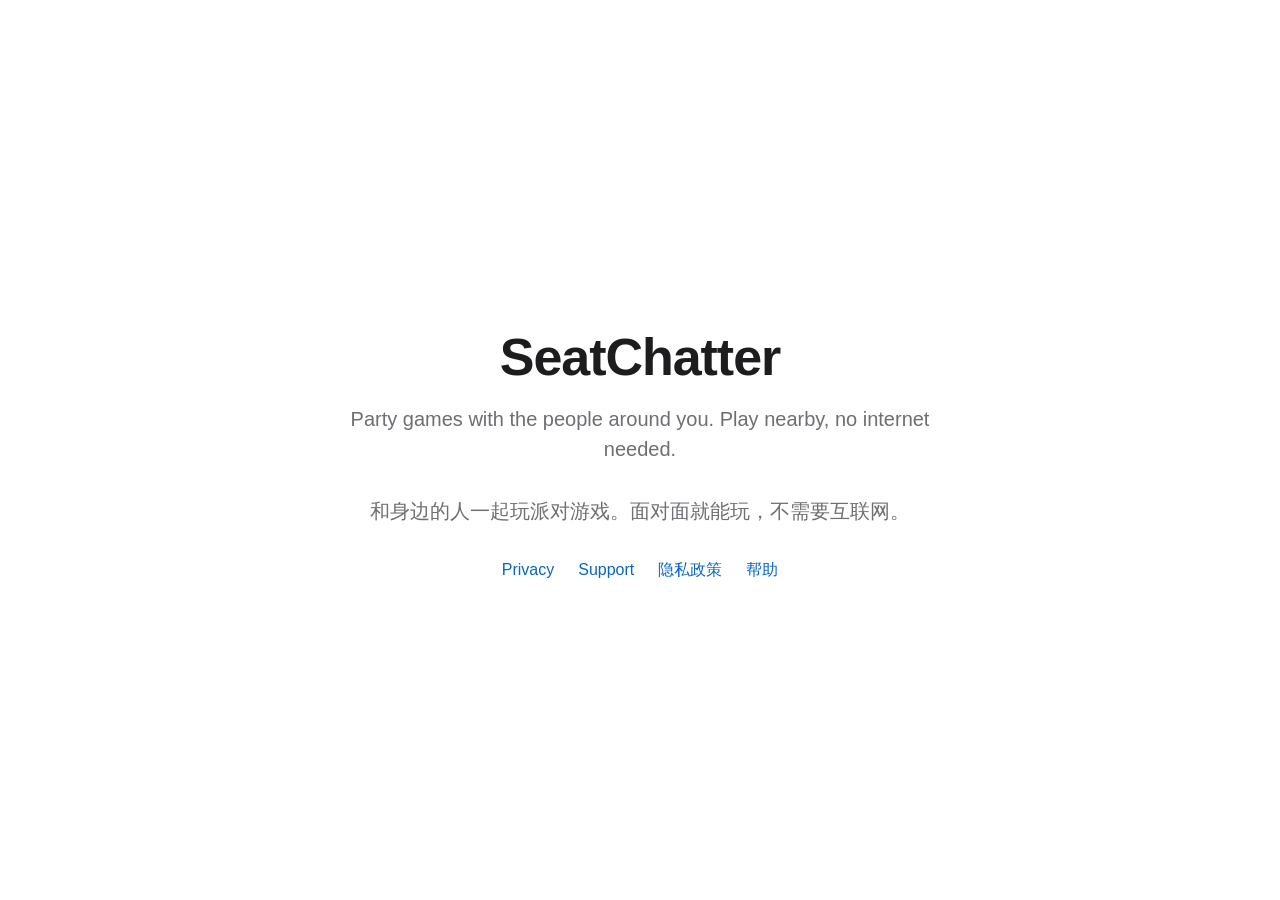
==== index.html @ 2c37e33a "Publish final landing, privacy and support pages Source: SeatChatter party-ui @ 9f2592c  Co-Authored" ====
<!DOCTYPE html>
<html lang="en">
<head>
  <meta charset="utf-8">
  <meta name="viewport" content="width=device-width, initial-scale=1">
  <title>SeatChatter</title>
  <meta name="description" content="SeatChatter: Party games with the people around you. Play nearby, no internet needed.">
  <link rel="stylesheet" href="style.css">
</head>
<body>
  <main>
    <h1>SeatChatter</h1>
    <p class="tagline">Party games with the people around you. Play nearby, no internet needed.</p>
    <p class="tagline" lang="zh-Hans">和身边的人一起玩派对游戏。面对面就能玩，不需要互联网。</p>
    <nav>
      <a href="privacy.html">Privacy</a>
      <a href="support.html">Support</a>
      <a href="privacy.html#zh" lang="zh-Hans">隐私政策</a>
      <a href="support.html#zh" lang="zh-Hans">帮助</a>
    </nav>
  </main>
</body>
</html>
---- style.css ----
:root {
  color-scheme: light dark;
  --bg: #ffffff;
  --fg: #1d1d1f;
  --muted: #6e6e73;
  --accent: #0a66c2;
}
@media (prefers-color-scheme: dark) {
  :root {
    --bg: #111114;
    --fg: #f5f5f7;
    --muted: #a1a1a6;
    --accent: #4da3ff;
  }
}
* { box-sizing: border-box; }
html, body { margin: 0; padding: 0; }
body {
  font-family: -apple-system, BlinkMacSystemFont, "Segoe UI", Roboto, Helvetica, Arial, sans-serif;
  background: var(--bg);
  color: var(--fg);
  line-height: 1.5;
  min-height: 100vh;
  display: flex;
  align-items: center;
  justify-content: center;
}
main {
  max-width: 40rem;
  width: 100%;
  padding: 2rem 1.25rem;
  text-align: center;
}
h1 {
  font-size: clamp(2rem, 6vw, 3.25rem);
  margin: 0 0 0.5rem;
  letter-spacing: -0.02em;
}
.tagline, p {
  font-size: clamp(1.05rem, 2.5vw, 1.25rem);
  color: var(--muted);
  margin: 0 0 2rem;
}
nav { display: flex; gap: 1.5rem; justify-content: center; flex-wrap: wrap; }
a { color: var(--accent); text-decoration: none; font-weight: 500; }
a:hover, a:focus { text-decoration: underline; }

/* Long-form pages (privacy, support): left-aligned reading column. */
body.doc { display: block; }
body.doc main { text-align: left; max-width: 44rem; margin: 0 auto; padding: 1.5rem 1.25rem 4rem; }
body.doc header { display: flex; justify-content: space-between; align-items: baseline; gap: 1rem; flex-wrap: wrap; }
body.doc header nav { gap: 1rem; }
body.doc .brand { font-weight: 700; color: var(--fg); }
body.doc h1 { font-size: clamp(1.75rem, 5vw, 2.25rem); margin: 1.75rem 0 0.25rem; }
body.doc h2 { font-size: 1.2rem; margin: 1.75rem 0 0.4rem; }
body.doc p, body.doc li { font-size: 1.0625rem; color: var(--fg); margin: 0 0 0.75rem; }
body.doc ul, body.doc ol { padding-left: 1.4rem; margin: 0 0 0.75rem; }
body.doc li { margin: 0.25rem 0; }
body.doc .updated { color: var(--muted); }
body.doc .box { border: 1px solid color-mix(in srgb, var(--muted) 35%, transparent); border-radius: 12px; padding: 0.85rem 1.1rem; }
body.doc hr { border: 0; border-top: 1px solid color-mix(in srgb, var(--muted) 35%, transparent); margin: 3rem 0 0.5rem; }
body.doc footer { color: var(--muted); font-size: 0.9rem; margin-top: 2.5rem; }
body.doc footer a { font-weight: 500; }
:lang(zh-Hans) { font-family: -apple-system, BlinkMacSystemFont, "PingFang SC", "Hiragino Sans GB", "Microsoft YaHei", "Segoe UI", sans-serif; }
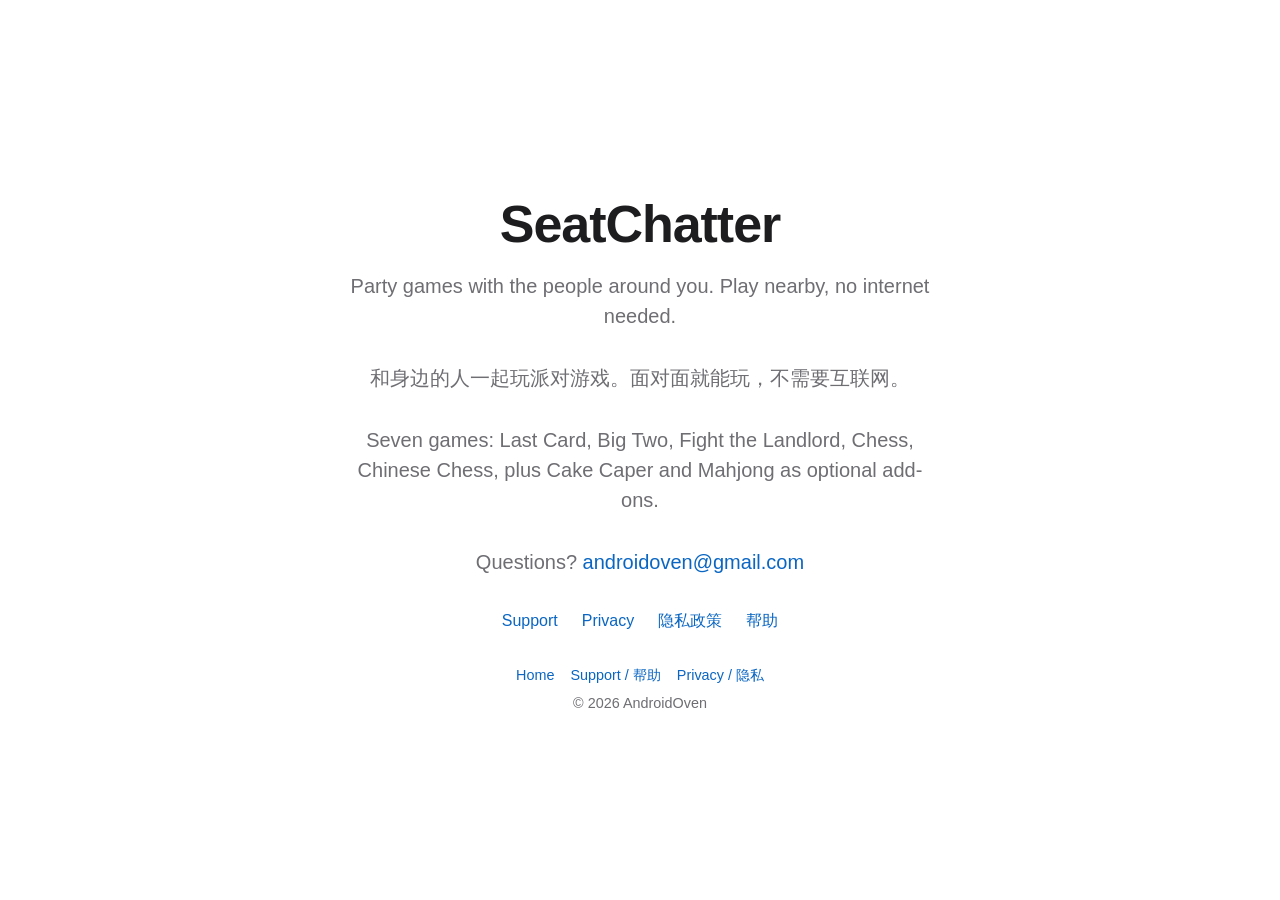
==== commit b5dbccf0: "AndroidOven publisher details, a Times Table Dojo-like layout, and the in-app purchases paragraph - " ====
--- a/index.html
+++ b/index.html
@@ -12,12 +12,18 @@
     <h1>SeatChatter</h1>
     <p class="tagline">Party games with the people around you. Play nearby, no internet needed.</p>
     <p class="tagline" lang="zh-Hans">和身边的人一起玩派对游戏。面对面就能玩，不需要互联网。</p>
+    <p class="tagline">Seven games: Last Card, Big Two, Fight the Landlord, Chess, Chinese Chess, plus Cake Caper and Mahjong as optional add-ons.</p>
+    <p class="tagline">Questions? <a href="mailto:androidoven@gmail.com">androidoven@gmail.com</a></p>
     <nav>
+      <a href="support.html">Support</a>
       <a href="privacy.html">Privacy</a>
-      <a href="support.html">Support</a>
       <a href="privacy.html#zh" lang="zh-Hans">隐私政策</a>
       <a href="support.html#zh" lang="zh-Hans">帮助</a>
     </nav>
   </main>
+  <footer>
+    <nav aria-label="Footer"><a href="index.html">Home</a><a href="support.html">Support / 帮助</a><a href="privacy.html">Privacy / 隐私</a></nav>
+    <p>© 2026 AndroidOven</p>
+  </footer>
 </body>
 </html>
--- a/style.css
+++ b/style.css
@@ -22,6 +22,7 @@
   line-height: 1.5;
   min-height: 100vh;
   display: flex;
+  flex-direction: column;
   align-items: center;
   justify-content: center;
 }
@@ -59,6 +60,11 @@
 body.doc .updated { color: var(--muted); }
 body.doc .box { border: 1px solid color-mix(in srgb, var(--muted) 35%, transparent); border-radius: 12px; padding: 0.85rem 1.1rem; }
 body.doc hr { border: 0; border-top: 1px solid color-mix(in srgb, var(--muted) 35%, transparent); margin: 3rem 0 0.5rem; }
-body.doc footer { color: var(--muted); font-size: 0.9rem; margin-top: 2.5rem; }
+footer { color: var(--muted); font-size: 0.9rem; text-align: center; padding: 0 1.25rem 2rem; }
+footer nav { gap: 1rem; margin-bottom: 0.4rem; }
+footer p { font-size: 0.9rem; margin: 0; }
+body.doc footer { margin-top: 2.5rem; padding: 0; }
+body.doc .box p { margin: 0 0 0.5rem; }
+body.doc .box p:last-child { margin-bottom: 0; }
 body.doc footer a { font-weight: 500; }
 :lang(zh-Hans) { font-family: -apple-system, BlinkMacSystemFont, "PingFang SC", "Hiragino Sans GB", "Microsoft YaHei", "Segoe UI", sans-serif; }
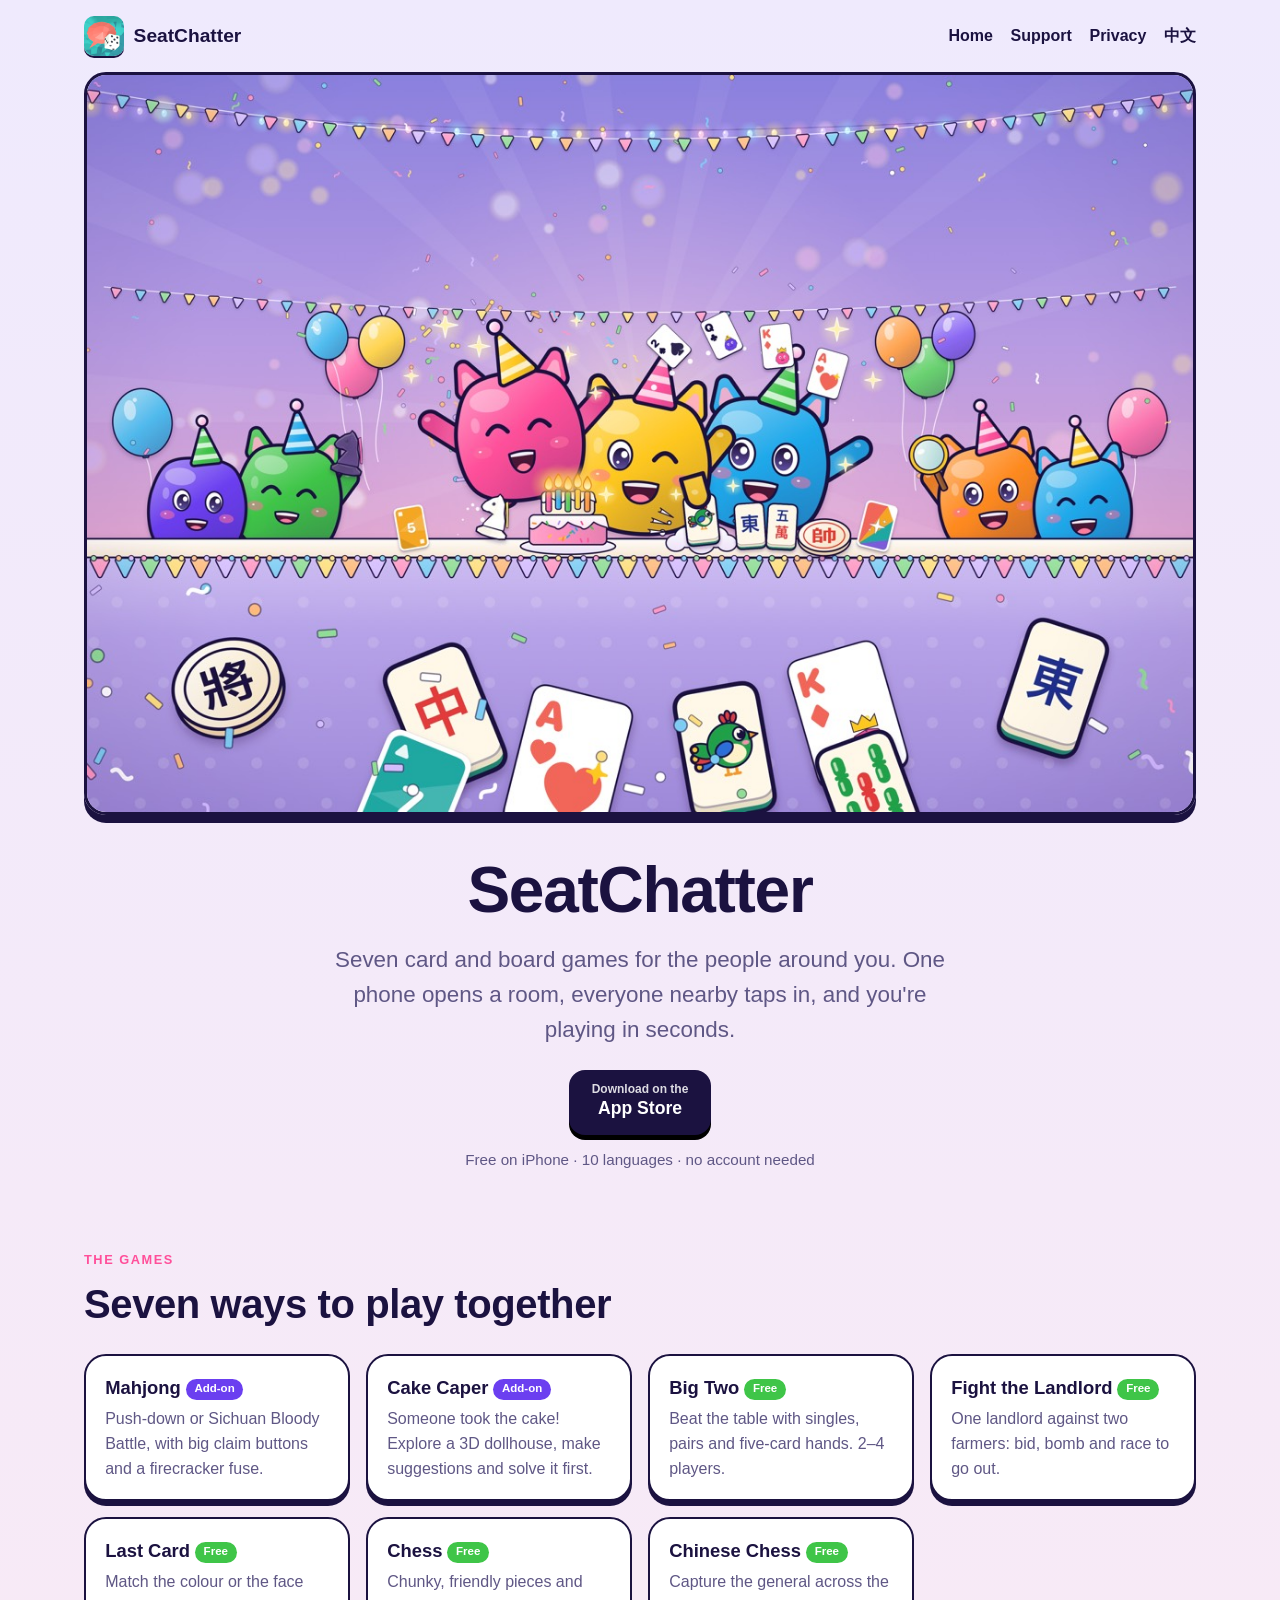
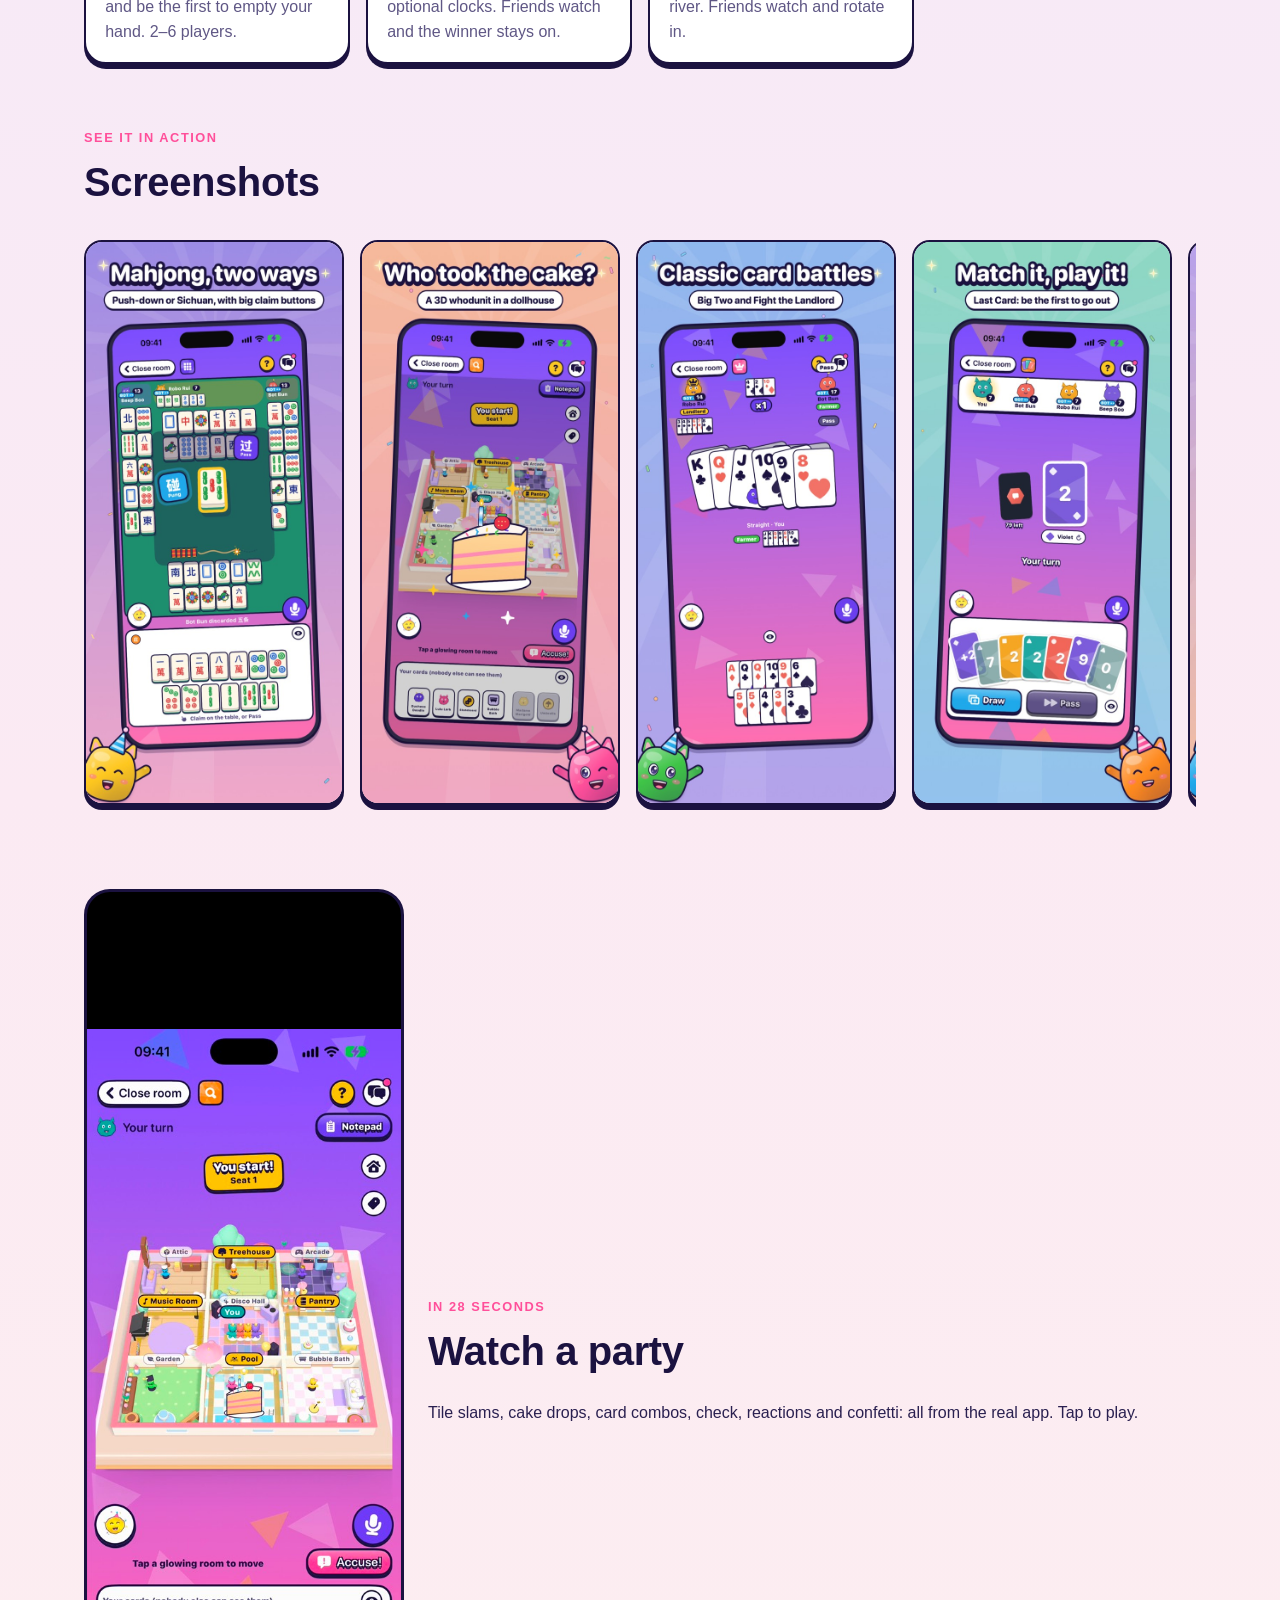
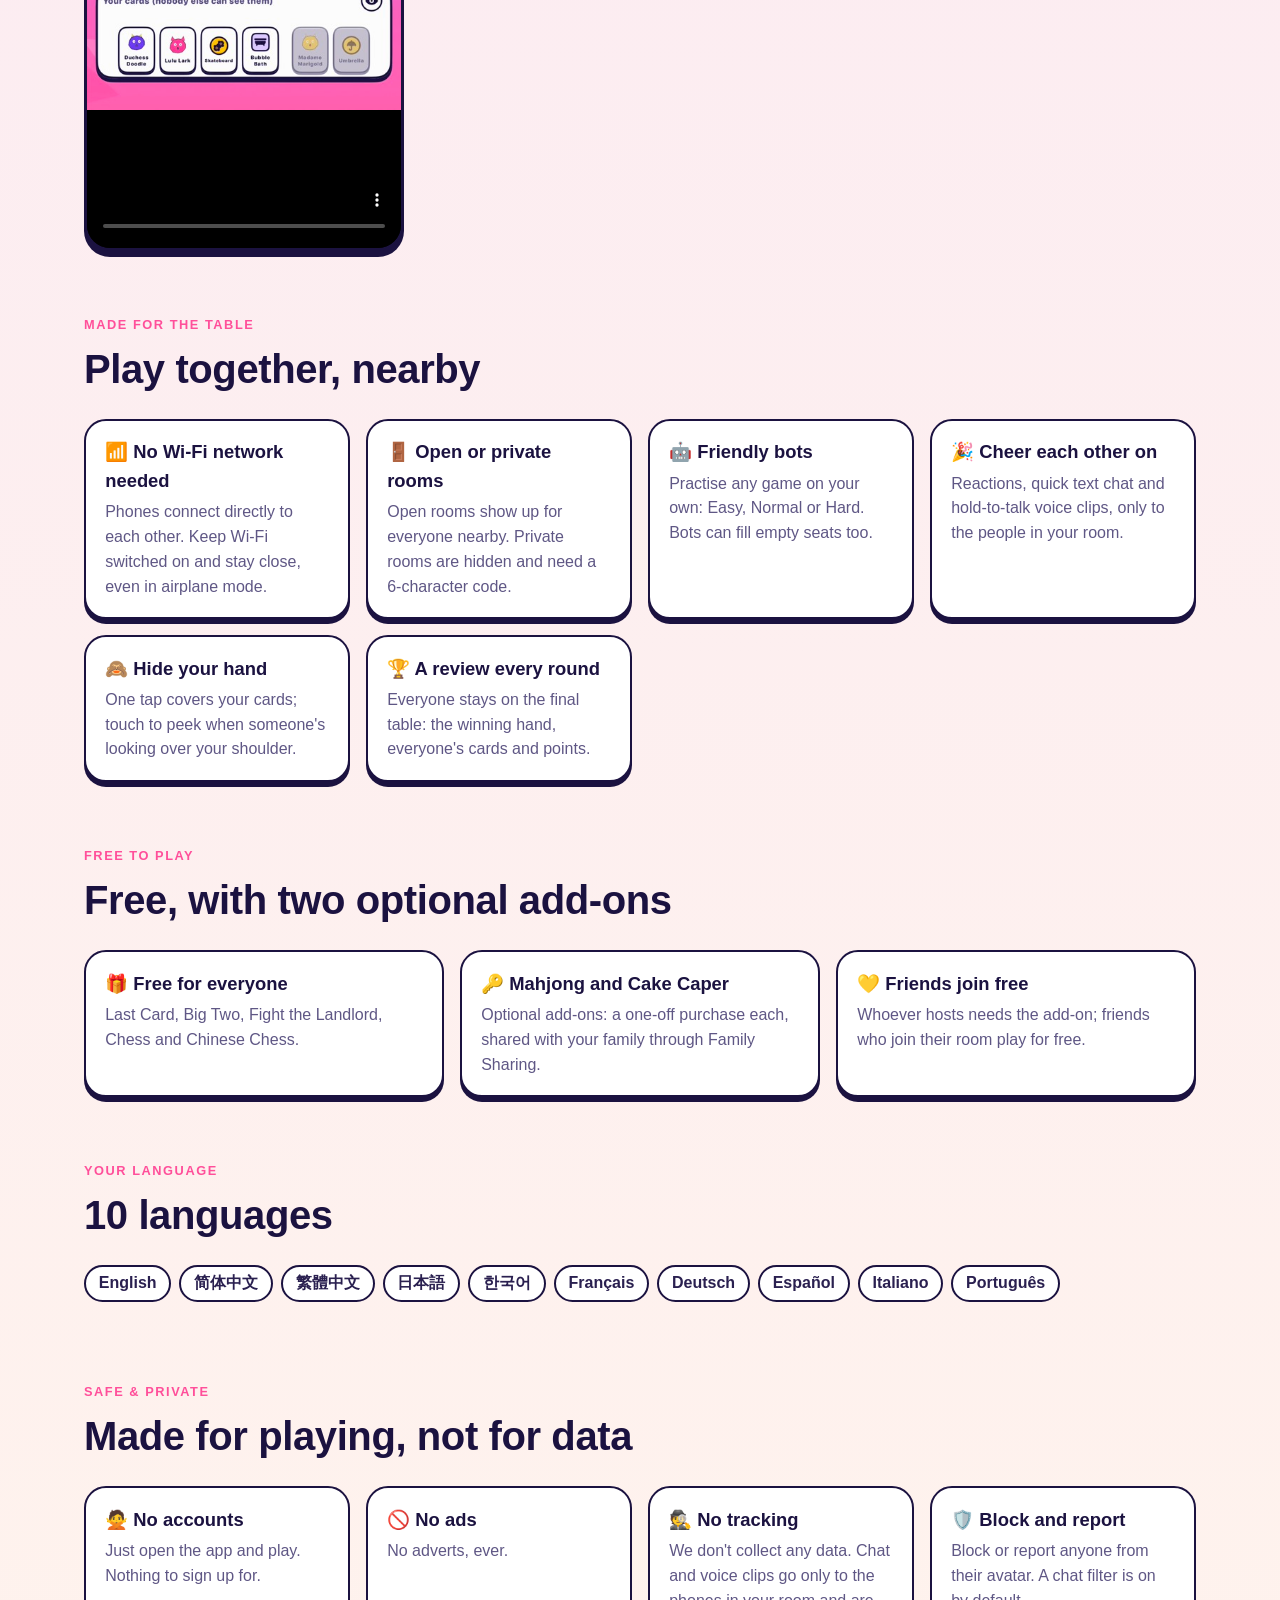
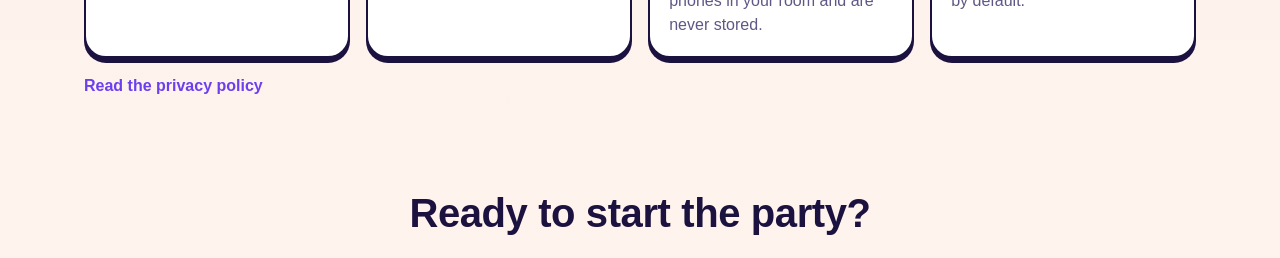
==== commit 55a3e8a3: "New landing pages (English + 中文): the soft key art hero, the 7 games, screenshots, the preview video" ====
--- a/index.html
+++ b/index.html
@@ -1,29 +1,119 @@
 <!DOCTYPE html>
 <html lang="en">
 <head>
-  <meta charset="utf-8">
-  <meta name="viewport" content="width=device-width, initial-scale=1">
-  <title>SeatChatter</title>
-  <meta name="description" content="SeatChatter: Party games with the people around you. Play nearby, no internet needed.">
-  <link rel="stylesheet" href="style.css">
+<meta charset="utf-8">
+<meta name="viewport" content="width=device-width, initial-scale=1">
+<title>SeatChatter: party games with the people around you</title>
+<meta name="description" content="Seven card and board games for the people around you: Mahjong, Cake Caper, Big Two, Fight the Landlord, Last Card, Chess and Chinese Chess. No accounts, no ads, no internet needed.">
+<meta property="og:title" content="SeatChatter">
+<meta property="og:description" content="Seven card and board games for the people around you: Mahjong, Cake Caper, Big Two, Fight the Landlord, Last Card, Chess and Chinese Chess. No accounts, no ads, no internet needed.">
+<meta property="og:image" content="assets/img/hero-wide.jpg">
+<link rel="icon" href="assets/img/app-icon.png">
+<link rel="apple-touch-icon" href="assets/img/app-icon.png">
+<link rel="alternate" hreflang="zh-Hans" href="zh.html">
+<link rel="stylesheet" href="site.css">
 </head>
 <body>
-  <main>
-    <h1>SeatChatter</h1>
-    <p class="tagline">Party games with the people around you. Play nearby, no internet needed.</p>
-    <p class="tagline" lang="zh-Hans">和身边的人一起玩派对游戏。面对面就能玩，不需要互联网。</p>
-    <p class="tagline">Seven games: Last Card, Big Two, Fight the Landlord, Chess, Chinese Chess, plus Cake Caper and Mahjong as optional add-ons.</p>
-    <p class="tagline">Questions? <a href="mailto:androidoven@gmail.com">androidoven@gmail.com</a></p>
-    <nav>
-      <a href="support.html">Support</a>
-      <a href="privacy.html">Privacy</a>
-      <a href="privacy.html#zh" lang="zh-Hans">隐私政策</a>
-      <a href="support.html#zh" lang="zh-Hans">帮助</a>
-    </nav>
-  </main>
-  <footer>
-    <nav aria-label="Footer"><a href="index.html">Home</a><a href="support.html">Support / 帮助</a><a href="privacy.html">Privacy / 隐私</a></nav>
-    <p>© 2026 AndroidOven</p>
-  </footer>
+<a class="skip" href="#main">Skip to content</a>
+<header class="top">
+  <a class="brand" href="index.html"><img src="assets/img/app-icon.png" width="40" height="40" alt="">SeatChatter</a>
+  <nav><a href="index.html">Home</a><a href="support.html">Support</a><a href="privacy.html">Privacy</a><a href="zh.html" lang="zh-Hans">中文</a></nav>
+</header>
+<main id="main">
+<div class="hero">
+  <picture>
+    <source media="(max-width: 700px)" srcset="assets/img/hero-tall.jpg">
+    <img src="assets/img/hero-wide.jpg" width="1920" height="823" alt="Cute critters in party hats cheering round a table: a Mahjong tile slammed down, cards flying, a birthday cake, a chess knight and a Chinese-chess piece." fetchpriority="high">
+  </picture>
+  <h1>SeatChatter</h1>
+  <p class="tag">Seven card and board games for the people around you. One phone opens a room, everyone nearby taps in, and you&#x27;re playing in seconds.</p>
+  <a class="store" href="https://apps.apple.com/app/id6758282863"><span><small>Download on the</small>App Store</span></a>
+  <p class="note">Free on iPhone · 10 languages · no account needed</p>
+</div>
+
+<section id="games">
+  <p class="eyebrow">The games</p><h2>Seven ways to play together</h2>
+  <div class="cards">
+<div class="card"><h3>Mahjong<span class="badge">Add-on</span></h3><p>Push-down or Sichuan Bloody Battle, with big claim buttons and a firecracker fuse.</p></div>
+<div class="card"><h3>Cake Caper<span class="badge">Add-on</span></h3><p>Someone took the cake! Explore a 3D dollhouse, make suggestions and solve it first.</p></div>
+<div class="card"><h3>Big Two<span class="badge free">Free</span></h3><p>Beat the table with singles, pairs and five-card hands. 2–4 players.</p></div>
+<div class="card"><h3>Fight the Landlord<span class="badge free">Free</span></h3><p>One landlord against two farmers: bid, bomb and race to go out.</p></div>
+<div class="card"><h3>Last Card<span class="badge free">Free</span></h3><p>Match the colour or the face and be the first to empty your hand. 2–6 players.</p></div>
+<div class="card"><h3>Chess<span class="badge free">Free</span></h3><p>Chunky, friendly pieces and optional clocks. Friends watch and the winner stays on.</p></div>
+<div class="card"><h3>Chinese Chess<span class="badge free">Free</span></h3><p>Capture the general across the river. Friends watch and rotate in.</p></div>
+  </div>
+</section>
+
+<section id="screenshots">
+  <p class="eyebrow">See it in action</p><h2>Screenshots</h2>
+  <div class="shots">
+<img src="assets/shots/en/01.jpg" width="600" height="1303" loading="lazy" decoding="async" alt="Mahjong, two ways: Push-down or Sichuan, with big claim buttons">
+<img src="assets/shots/en/02.jpg" width="600" height="1303" loading="lazy" decoding="async" alt="Who took the cake?: A 3D whodunit in a dollhouse">
+<img src="assets/shots/en/03.jpg" width="600" height="1303" loading="lazy" decoding="async" alt="Classic card battles: Big Two and Fight the Landlord">
+<img src="assets/shots/en/04.jpg" width="600" height="1303" loading="lazy" decoding="async" alt="Match it, play it!: Last Card: be the first to go out">
+<img src="assets/shots/en/05.jpg" width="600" height="1303" loading="lazy" decoding="async" alt="Chess &amp; Chinese Chess: Chunky pieces, and friends can watch">
+<img src="assets/shots/en/06.jpg" width="600" height="1303" loading="lazy" decoding="async" alt="Play with friends nearby: Open a room and everyone taps in">
+<img src="assets/shots/en/07.jpg" width="600" height="1303" loading="lazy" decoding="async" alt="Cheer each other on: Reactions, chat and voice clips">
+<img src="assets/shots/en/08.jpg" width="600" height="1303" loading="lazy" decoding="async" alt="Practise with bots: Easy, Normal or Hard">
+<img src="assets/shots/en/09.jpg" width="600" height="1303" loading="lazy" decoding="async" alt="Every round&#x27;s a party: The winning hand and everyone&#x27;s points">
+<img src="assets/shots/en/10.jpg" width="600" height="1303" loading="lazy" decoding="async" alt="Hide your hand: Touch to peek when someone&#x27;s looking">
+  </div>
+</section>
+
+<section id="video">
+  <div class="video">
+    <video controls muted playsinline loop preload="none" poster="assets/video/poster.jpg" width="444" height="962">
+      <source src="assets/video/preview.mp4" type="video/mp4">
+    </video>
+    <div><p class="eyebrow">In 28 seconds</p><h2>Watch a party</h2><p>Tile slams, cake drops, card combos, check, reactions and confetti: all from the real app. Tap to play.</p></div>
+  </div>
+</section>
+
+<section id="together">
+  <p class="eyebrow">Made for the table</p><h2>Play together, nearby</h2>
+  <div class="cards">
+<div class="card"><h3>📶 No Wi-Fi network needed</h3><p>Phones connect directly to each other. Keep Wi-Fi switched on and stay close, even in airplane mode.</p></div>
+<div class="card"><h3>🚪 Open or private rooms</h3><p>Open rooms show up for everyone nearby. Private rooms are hidden and need a 6-character code.</p></div>
+<div class="card"><h3>🤖 Friendly bots</h3><p>Practise any game on your own: Easy, Normal or Hard. Bots can fill empty seats too.</p></div>
+<div class="card"><h3>🎉 Cheer each other on</h3><p>Reactions, quick text chat and hold-to-talk voice clips, only to the people in your room.</p></div>
+<div class="card"><h3>🙈 Hide your hand</h3><p>One tap covers your cards; touch to peek when someone&#x27;s looking over your shoulder.</p></div>
+<div class="card"><h3>🏆 A review every round</h3><p>Everyone stays on the final table: the winning hand, everyone&#x27;s cards and points.</p></div>
+  </div>
+</section>
+
+<section id="price">
+  <p class="eyebrow">Free to play</p><h2>Free, with two optional add-ons</h2>
+  <div class="cards">
+<div class="card"><h3>🎁 Free for everyone</h3><p>Last Card, Big Two, Fight the Landlord, Chess and Chinese Chess.</p></div>
+<div class="card"><h3>🔑 Mahjong and Cake Caper</h3><p>Optional add-ons: a one-off purchase each, shared with your family through Family Sharing.</p></div>
+<div class="card"><h3>💛 Friends join free</h3><p>Whoever hosts needs the add-on; friends who join their room play for free.</p></div>
+  </div>
+</section>
+
+<section id="languages">
+  <p class="eyebrow">Your language</p><h2>10 languages</h2>
+  <ul class="langs"><li>English</li><li>简体中文</li><li>繁體中文</li><li>日本語</li><li>한국어</li><li>Français</li><li>Deutsch</li><li>Español</li><li>Italiano</li><li>Português</li></ul>
+</section>
+
+<section id="private">
+  <p class="eyebrow">Safe &amp; private</p><h2>Made for playing, not for data</h2>
+  <div class="cards">
+<div class="card"><h3>🙅 No accounts</h3><p>Just open the app and play. Nothing to sign up for.</p></div>
+<div class="card"><h3>🚫 No ads</h3><p>No adverts, ever.</p></div>
+<div class="card"><h3>🕵️ No tracking</h3><p>We don&#x27;t collect any data. Chat and voice clips go only to the phones in your room and are never stored.</p></div>
+<div class="card"><h3>🛡️ Block and report</h3><p>Block or report anyone from their avatar. A chat filter is on by default.</p></div>
+  </div>
+  <p><a href="privacy.html">Read the privacy policy</a></p>
+</section>
+
+<section class="cta">
+  <h2>Ready to start the party?</h2>
+  <a class="store" href="https://apps.apple.com/app/id6758282863"><span><small>Download on the</small>App Store</span></a>
+</section>
+</main>
+<footer>
+  <nav><a href="index.html">Home</a><a href="support.html">Support</a><a href="privacy.html">Privacy</a><a href="mailto:androidoven@gmail.com">androidoven@gmail.com</a></nav>
+  <p>© 2026 AndroidOven. App Store is a service mark of Apple Inc.</p>
+</footer>
 </body>
 </html>
--- a/site.css
+++ b/site.css
@@ -0,0 +1,78 @@
+/* SeatChatter landing pages: the soft party palette of the app and its store art. */
+:root {
+  --ink: #1b1240;
+  --text: #2a2050;
+  --muted: #5f5785;
+  --card: #ffffff;
+  --lav: #8a80de;
+  --rose: #eda9cb;
+  --peach: #f7c9a8;
+  --grape: #6b3ff0;
+  --pink: #ff4f9a;
+  --sky: #1fa9eb;
+  --lime: #3fc548;
+  --sun: #ffc81f;
+  --radius: 22px;
+  font-family: ui-rounded, "SF Pro Rounded", -apple-system, BlinkMacSystemFont, "Segoe UI", Roboto, sans-serif;
+}
+:lang(zh-Hans) { font-family: ui-rounded, -apple-system, "PingFang SC", "Hiragino Sans GB", "Microsoft YaHei", sans-serif; }
+* { box-sizing: border-box; }
+html { scroll-behavior: smooth; }
+body {
+  margin: 0; color: var(--text); line-height: 1.55;
+  background: linear-gradient(180deg, #efeafd 0%, #fbeaf3 45%, #fff4ec 100%);
+}
+img, video { max-width: 100%; display: block; }
+a { color: var(--grape); font-weight: 600; text-decoration: none; }
+a:hover, a:focus-visible { text-decoration: underline; }
+.skip { position: absolute; left: -999px; }
+.skip:focus { left: 1rem; top: 1rem; background: #fff; padding: .5rem 1rem; border-radius: 10px; z-index: 9; }
+
+/* Header */
+.top { display: flex; align-items: center; justify-content: space-between; gap: 1rem; flex-wrap: wrap;
+  max-width: 72rem; margin: 0 auto; padding: 1rem 1.25rem; }
+.brand { display: flex; align-items: center; gap: .6rem; color: var(--ink); font-weight: 800; font-size: 1.2rem; }
+.brand img { width: 40px; height: 40px; border-radius: 10px; box-shadow: 0 2px 0 var(--ink); }
+.top nav { display: flex; gap: 1.1rem; flex-wrap: wrap; }
+.top nav a { color: var(--ink); font-weight: 700; }
+
+/* Hero */
+.hero { max-width: 72rem; margin: 0 auto; padding: 0 1.25rem 1rem; text-align: center; }
+.hero picture img { width: 100%; height: auto; border-radius: var(--radius); border: 3px solid var(--ink); box-shadow: 0 8px 0 var(--ink); }
+.hero h1 { font-size: clamp(2.4rem, 7vw, 4rem); color: var(--ink); margin: 1.6rem 0 .2rem; letter-spacing: -.02em; }
+.hero .tag { font-size: clamp(1.1rem, 2.6vw, 1.4rem); color: var(--muted); margin: 0 auto 1.4rem; max-width: 40rem; }
+.store { display: inline-flex; align-items: center; gap: .6rem; background: var(--ink); color: #fff; padding: .8rem 1.4rem;
+  border-radius: 16px; font-weight: 800; font-size: 1.1rem; box-shadow: 0 5px 0 #000; }
+.store:hover { text-decoration: none; transform: translateY(1px); box-shadow: 0 4px 0 #000; }
+.store svg { width: 22px; height: 22px; fill: #fff; }
+.store small { display: block; font-weight: 600; font-size: .75rem; opacity: .85; line-height: 1; }
+.note { color: var(--muted); font-size: .95rem; margin-top: .8rem; }
+
+/* Sections */
+section { max-width: 72rem; margin: 0 auto; padding: 3rem 1.25rem 1rem; }
+.eyebrow { text-transform: uppercase; letter-spacing: .12em; font-weight: 800; font-size: .8rem; color: var(--pink); margin: 0; }
+h2 { font-size: clamp(1.7rem, 4.5vw, 2.5rem); color: var(--ink); margin: .2rem 0 1.2rem; letter-spacing: -.01em; }
+h3 { color: var(--ink); margin: 0 0 .3rem; font-size: 1.15rem; }
+.cards { display: grid; gap: 1rem; grid-template-columns: repeat(auto-fit, minmax(15rem, 1fr)); }
+.card { background: var(--card); border: 2.5px solid var(--ink); border-radius: var(--radius); padding: 1.1rem 1.2rem; box-shadow: 0 5px 0 var(--ink); }
+.card p { margin: 0; color: var(--muted); }
+.badge { display: inline-block; font-size: .72rem; font-weight: 800; color: #fff; background: var(--grape); border-radius: 999px; padding: .1rem .55rem; margin-left: .3rem; vertical-align: middle; }
+.badge.free { background: var(--lime); }
+
+/* Screenshot strip */
+.shots { display: flex; gap: 1rem; overflow-x: auto; scroll-snap-type: x mandatory; padding: .5rem .25rem 1.2rem; }
+.shots img { flex: 0 0 auto; width: min(60vw, 260px); height: auto; aspect-ratio: 1320 / 2868; border-radius: 18px; scroll-snap-align: start;
+  border: 2.5px solid var(--ink); box-shadow: 0 5px 0 var(--ink); background: #fff; }
+
+/* Video */
+.video { display: grid; gap: 1.5rem; grid-template-columns: minmax(0, 320px) 1fr; align-items: center; }
+.video video { width: 100%; border-radius: 26px; border: 3px solid var(--ink); box-shadow: 0 6px 0 var(--ink); background: #000; }
+@media (max-width: 680px) { .video { grid-template-columns: 1fr; } .video video { max-width: 320px; margin: 0 auto; } }
+
+.langs { display: flex; flex-wrap: wrap; gap: .5rem; padding: 0; list-style: none; }
+.langs li { background: #fff; border: 2px solid var(--ink); border-radius: 999px; padding: .25rem .8rem; font-weight: 700; }
+
+.cta { text-align: center; padding-bottom: 3rem; }
+
+footer { text-align: center; color: var(--muted); font-size: .9rem; padding: 2rem 1.25rem 2.5rem; }
+footer nav { display: flex; gap: 1rem; justify-content: center; margin-bottom: .4rem; flex-wrap: wrap; }
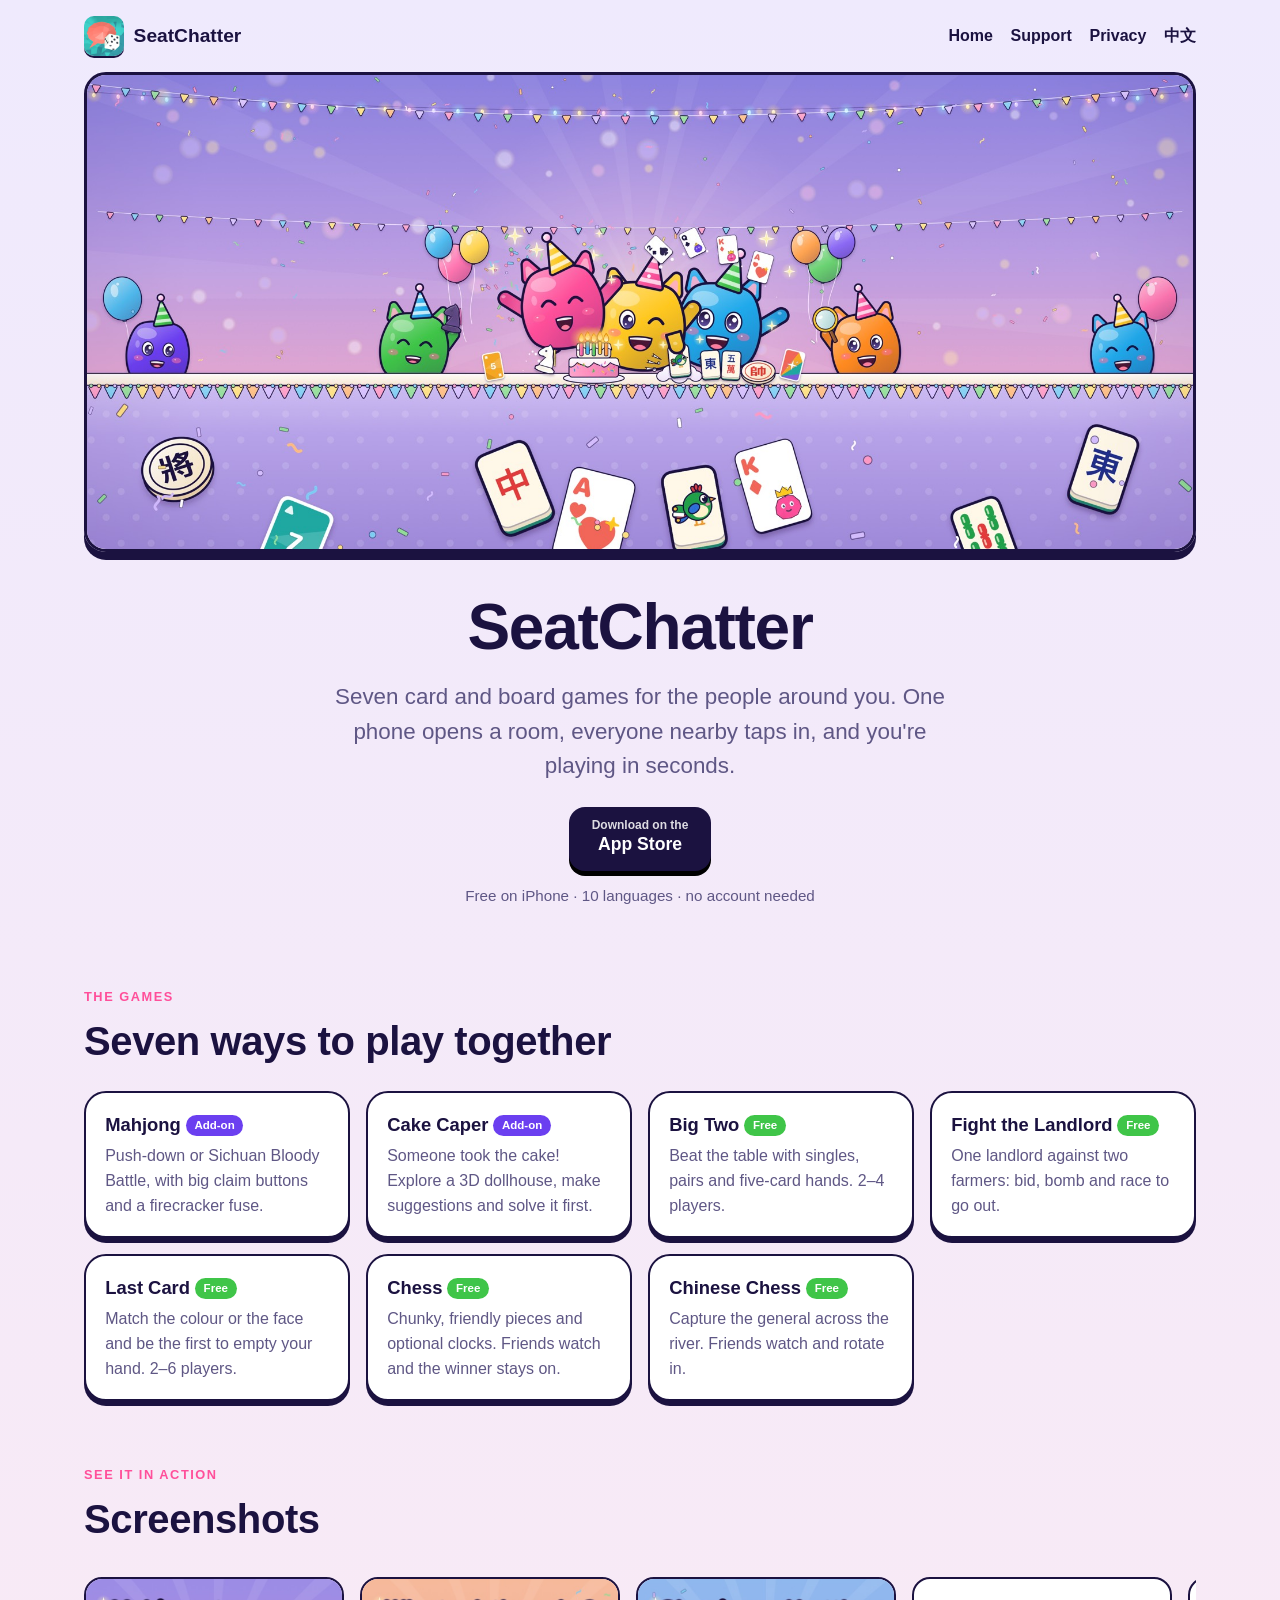
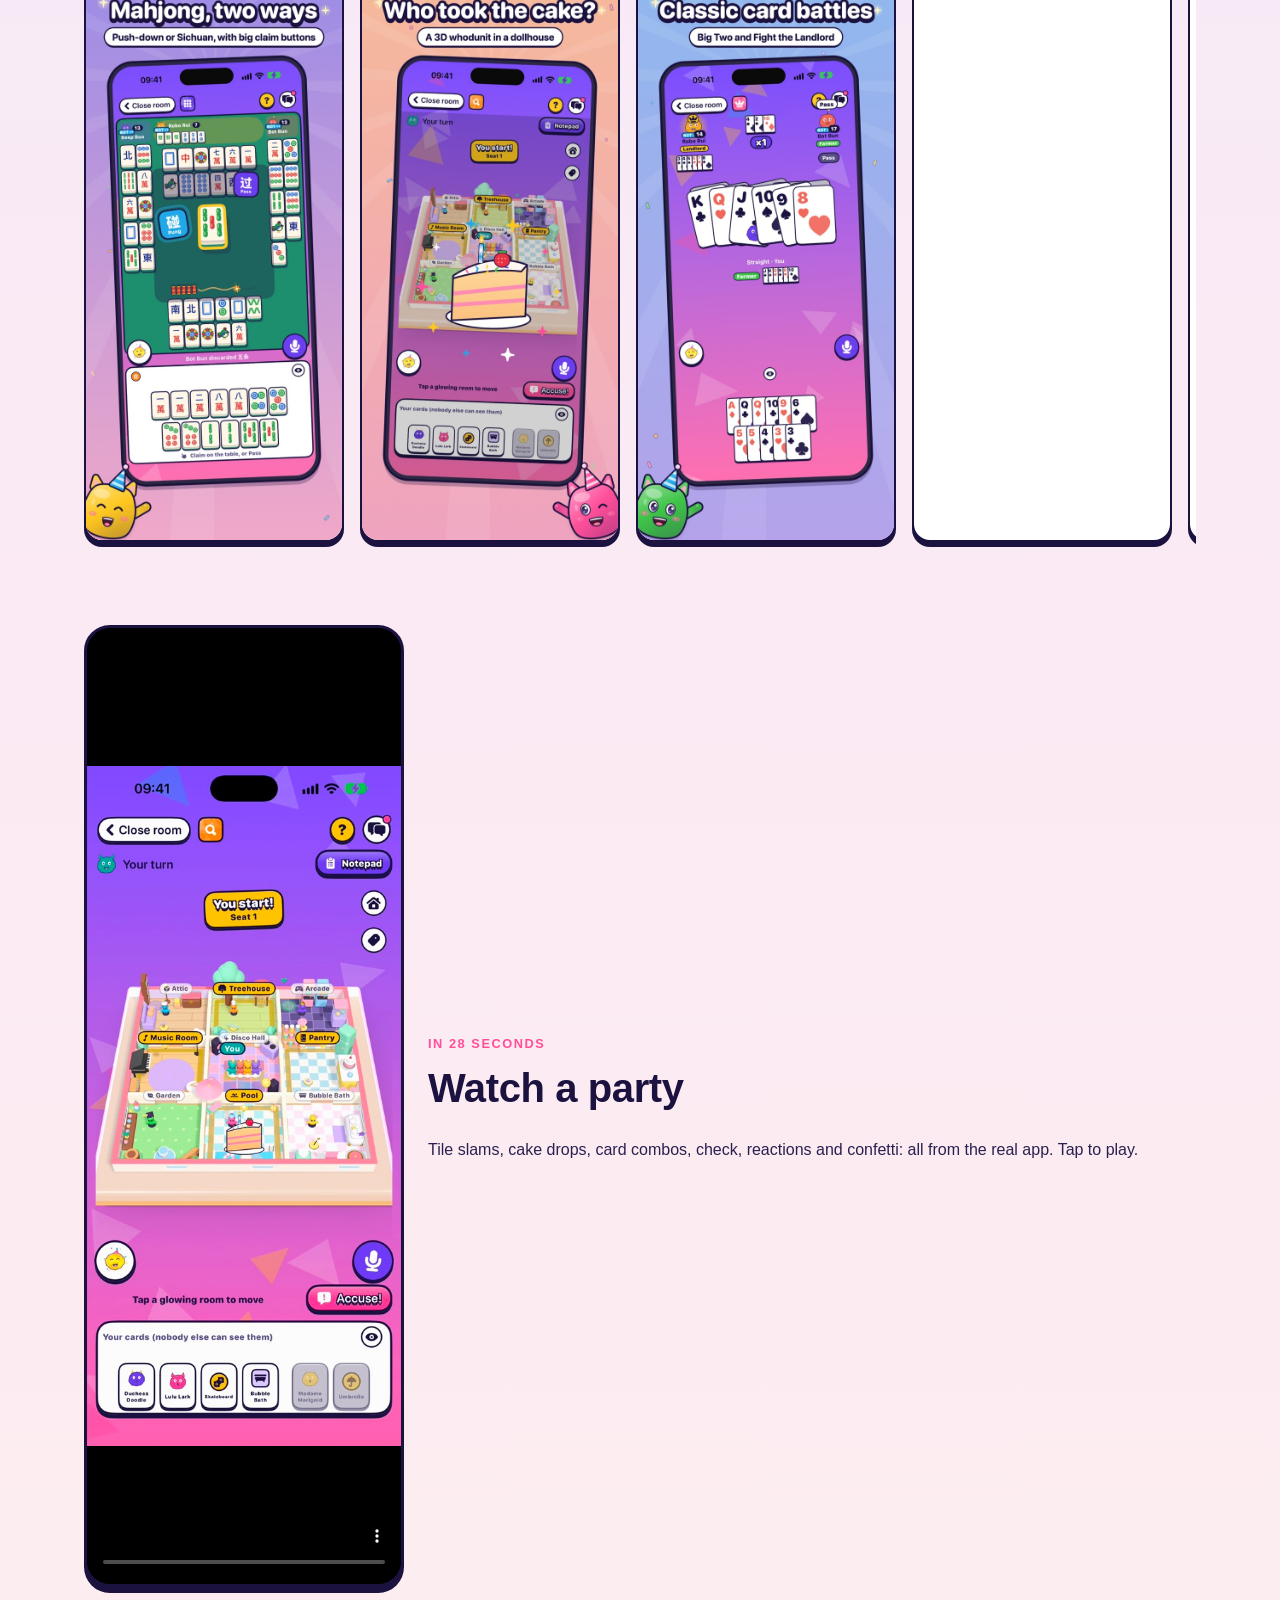
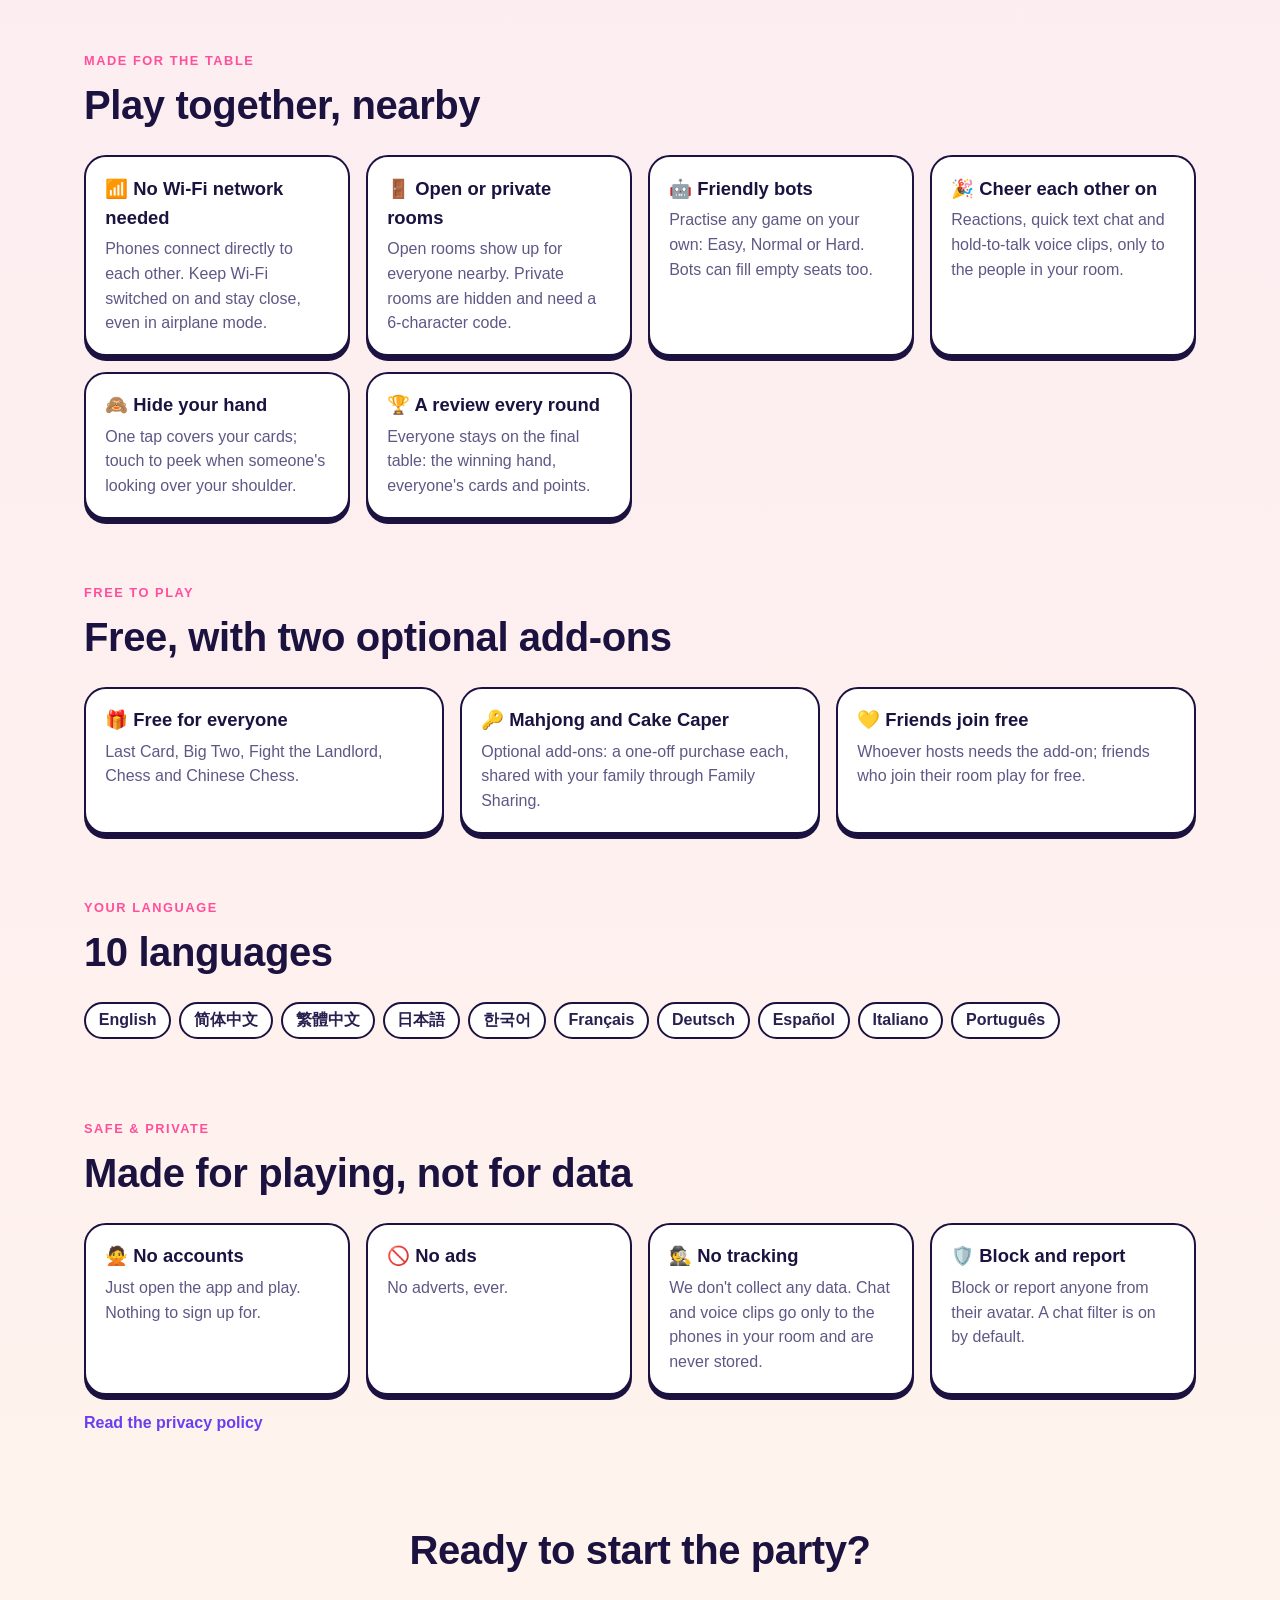
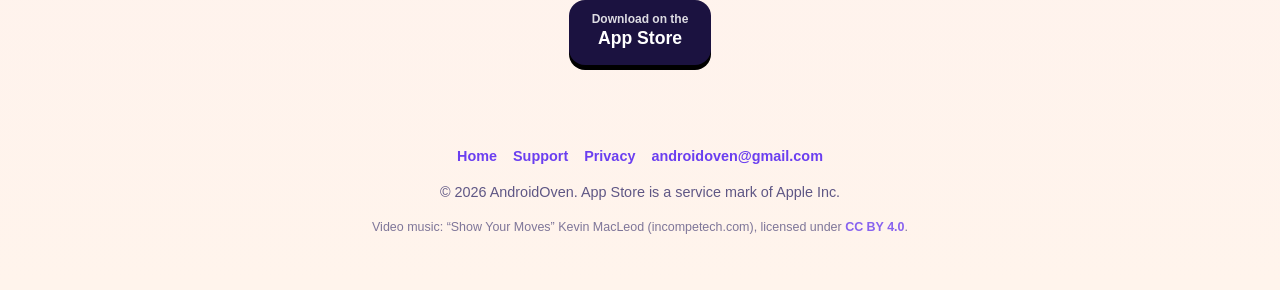
==== commit 89e817ea: "Footer: credit for the video music (Show Your Moves, Kevin MacLeod, CC BY 4.0) Co-Authored-By: Claud" ====
--- a/index.html
+++ b/index.html
@@ -114,6 +114,7 @@
 <footer>
   <nav><a href="index.html">Home</a><a href="support.html">Support</a><a href="privacy.html">Privacy</a><a href="mailto:androidoven@gmail.com">androidoven@gmail.com</a></nav>
   <p>© 2026 AndroidOven. App Store is a service mark of Apple Inc.</p>
+  <p class="credit">Video music: “Show Your Moves” Kevin MacLeod (incompetech.com), licensed under <a href="https://creativecommons.org/licenses/by/4.0/">CC BY 4.0</a>.</p>
 </footer>
 </body>
 </html>
--- a/site.css
+++ b/site.css
@@ -76,3 +76,4 @@
 
 footer { text-align: center; color: var(--muted); font-size: .9rem; padding: 2rem 1.25rem 2.5rem; }
 footer nav { display: flex; gap: 1rem; justify-content: center; margin-bottom: .4rem; flex-wrap: wrap; }
+footer .credit { font-size: .78rem; opacity: .8; margin-top: .3rem; }
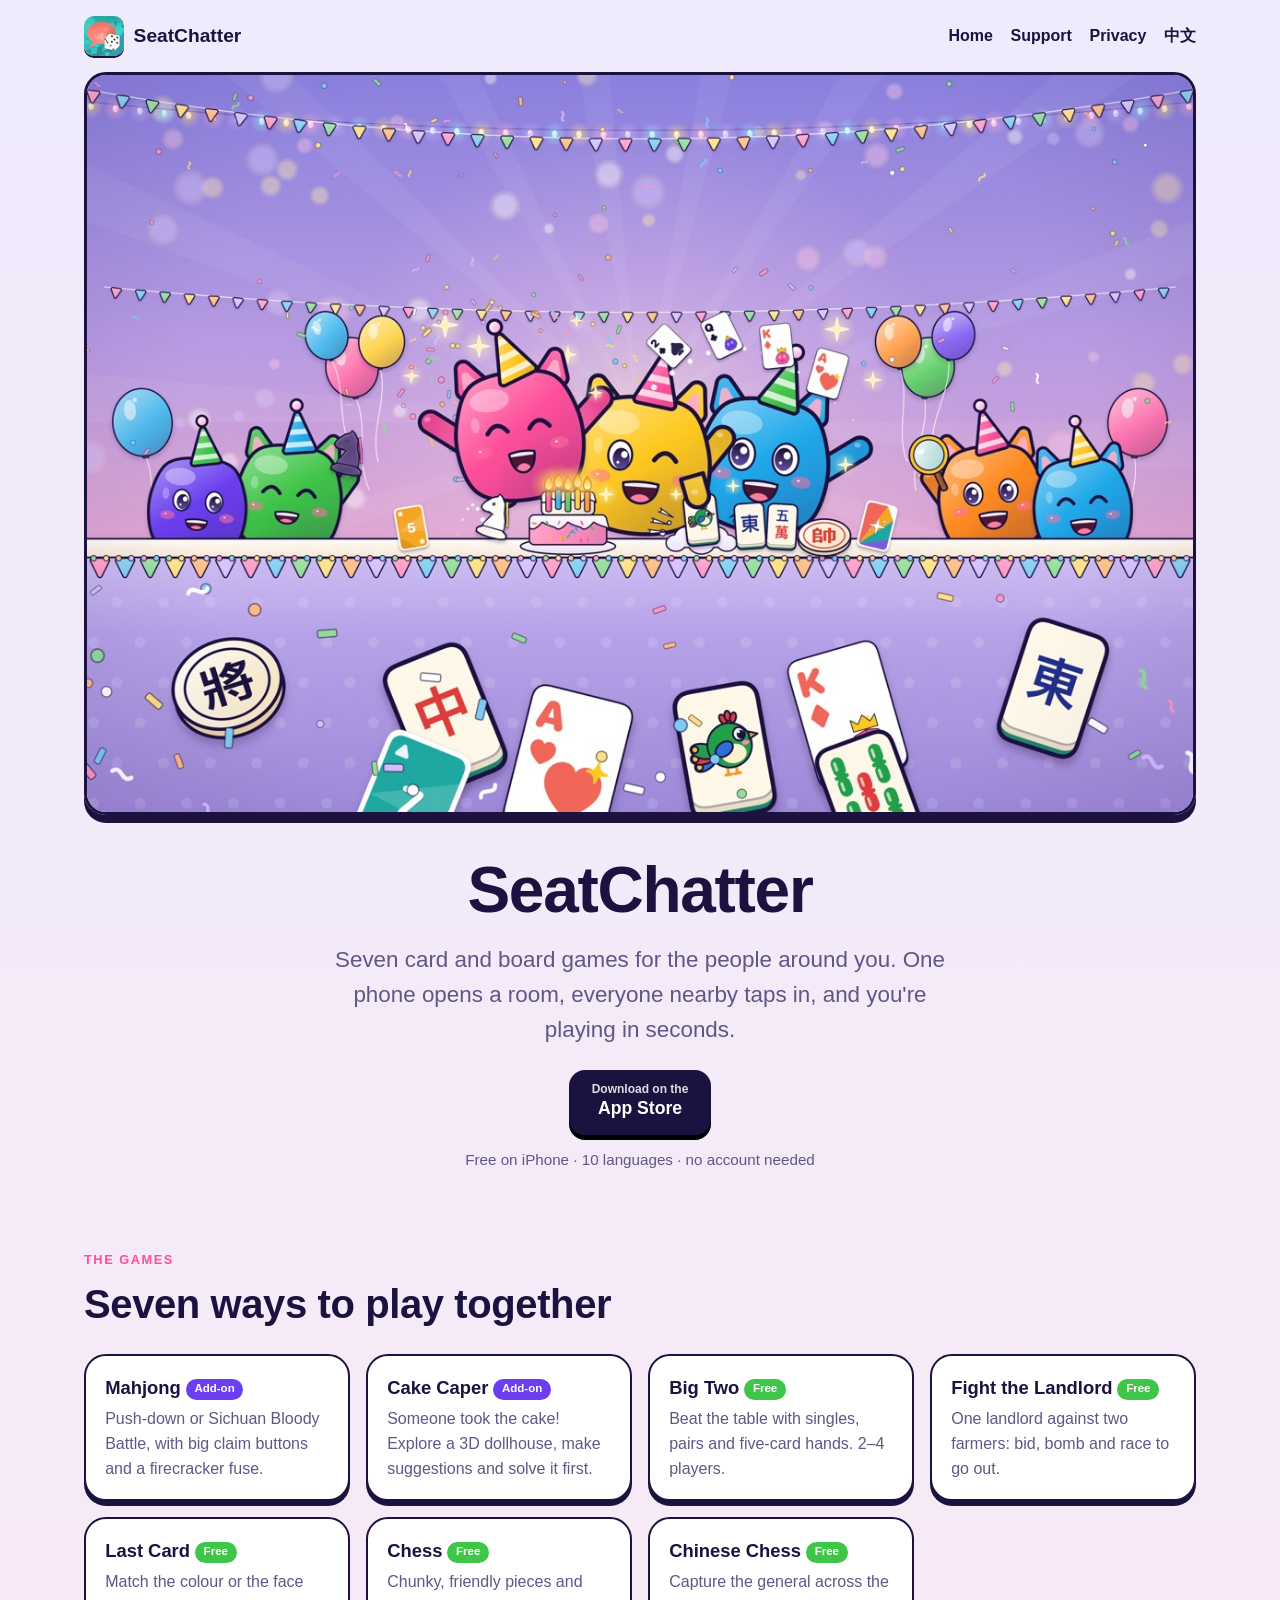
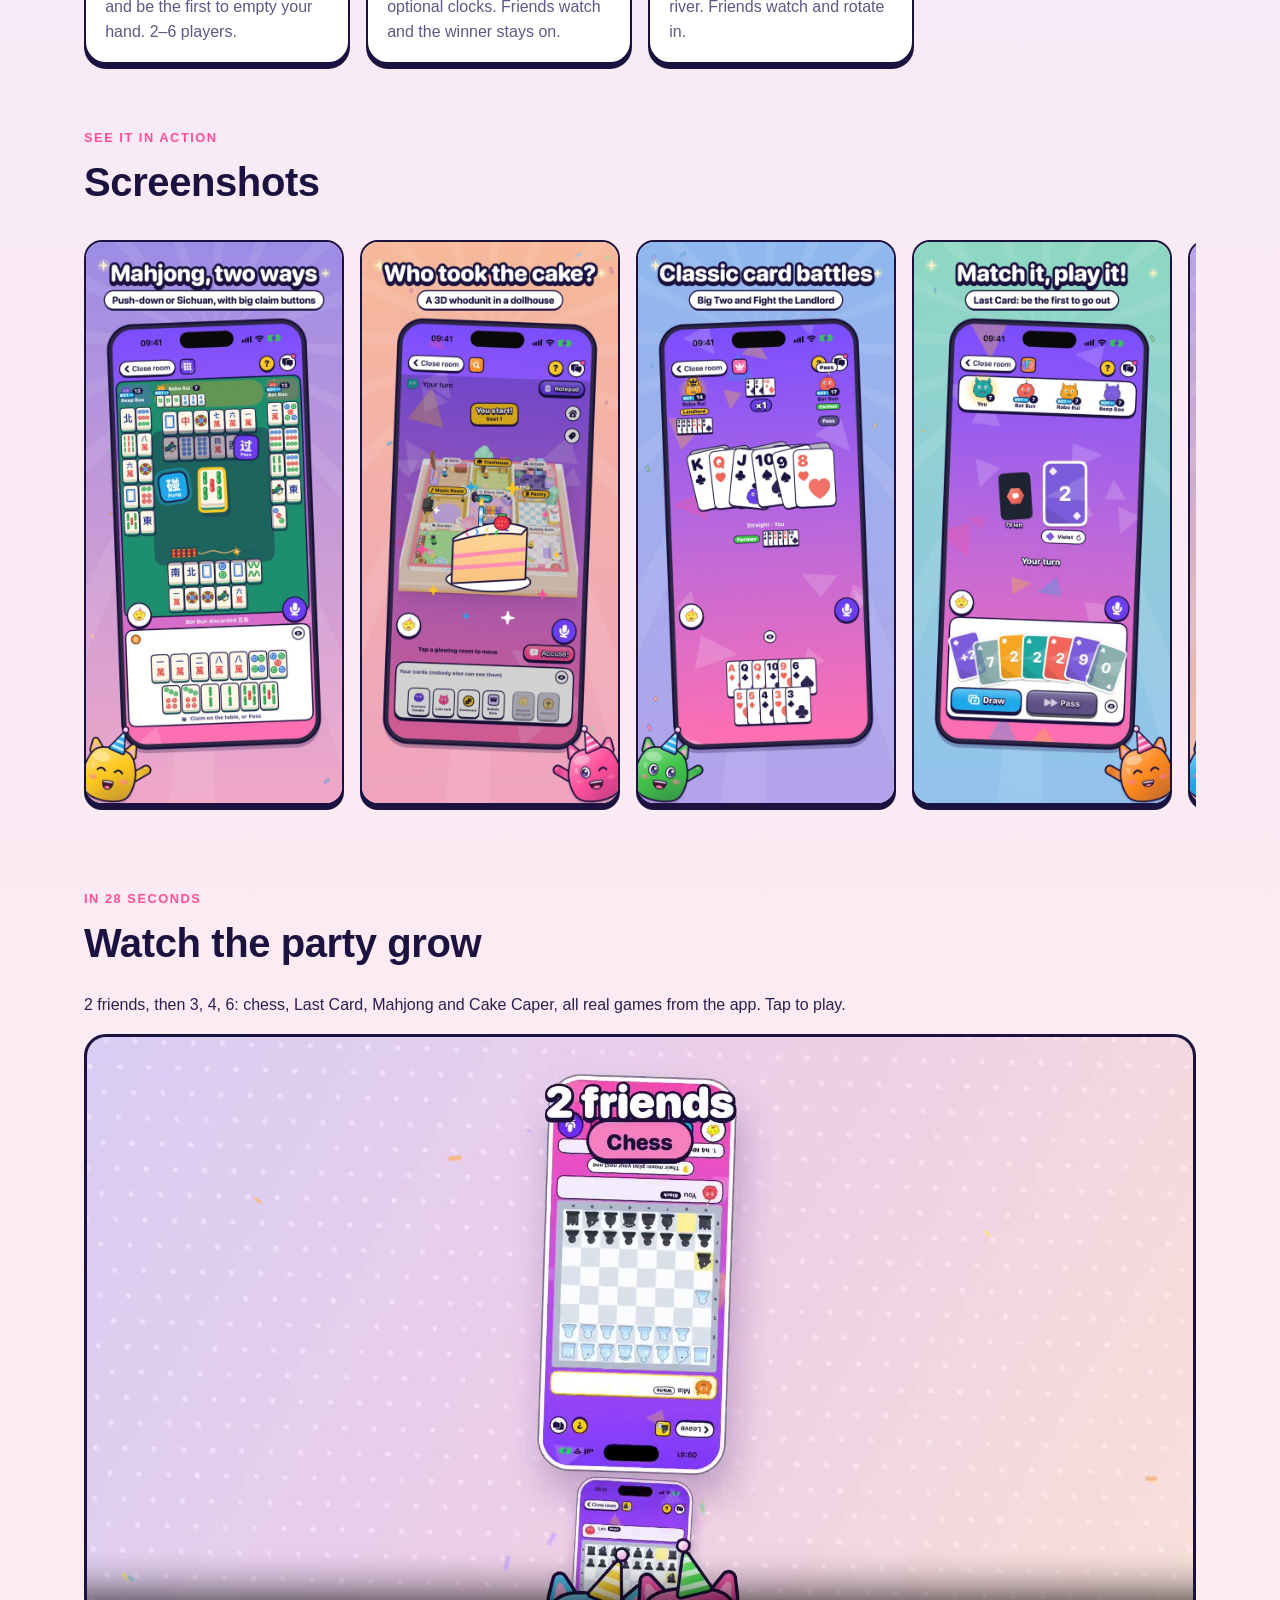
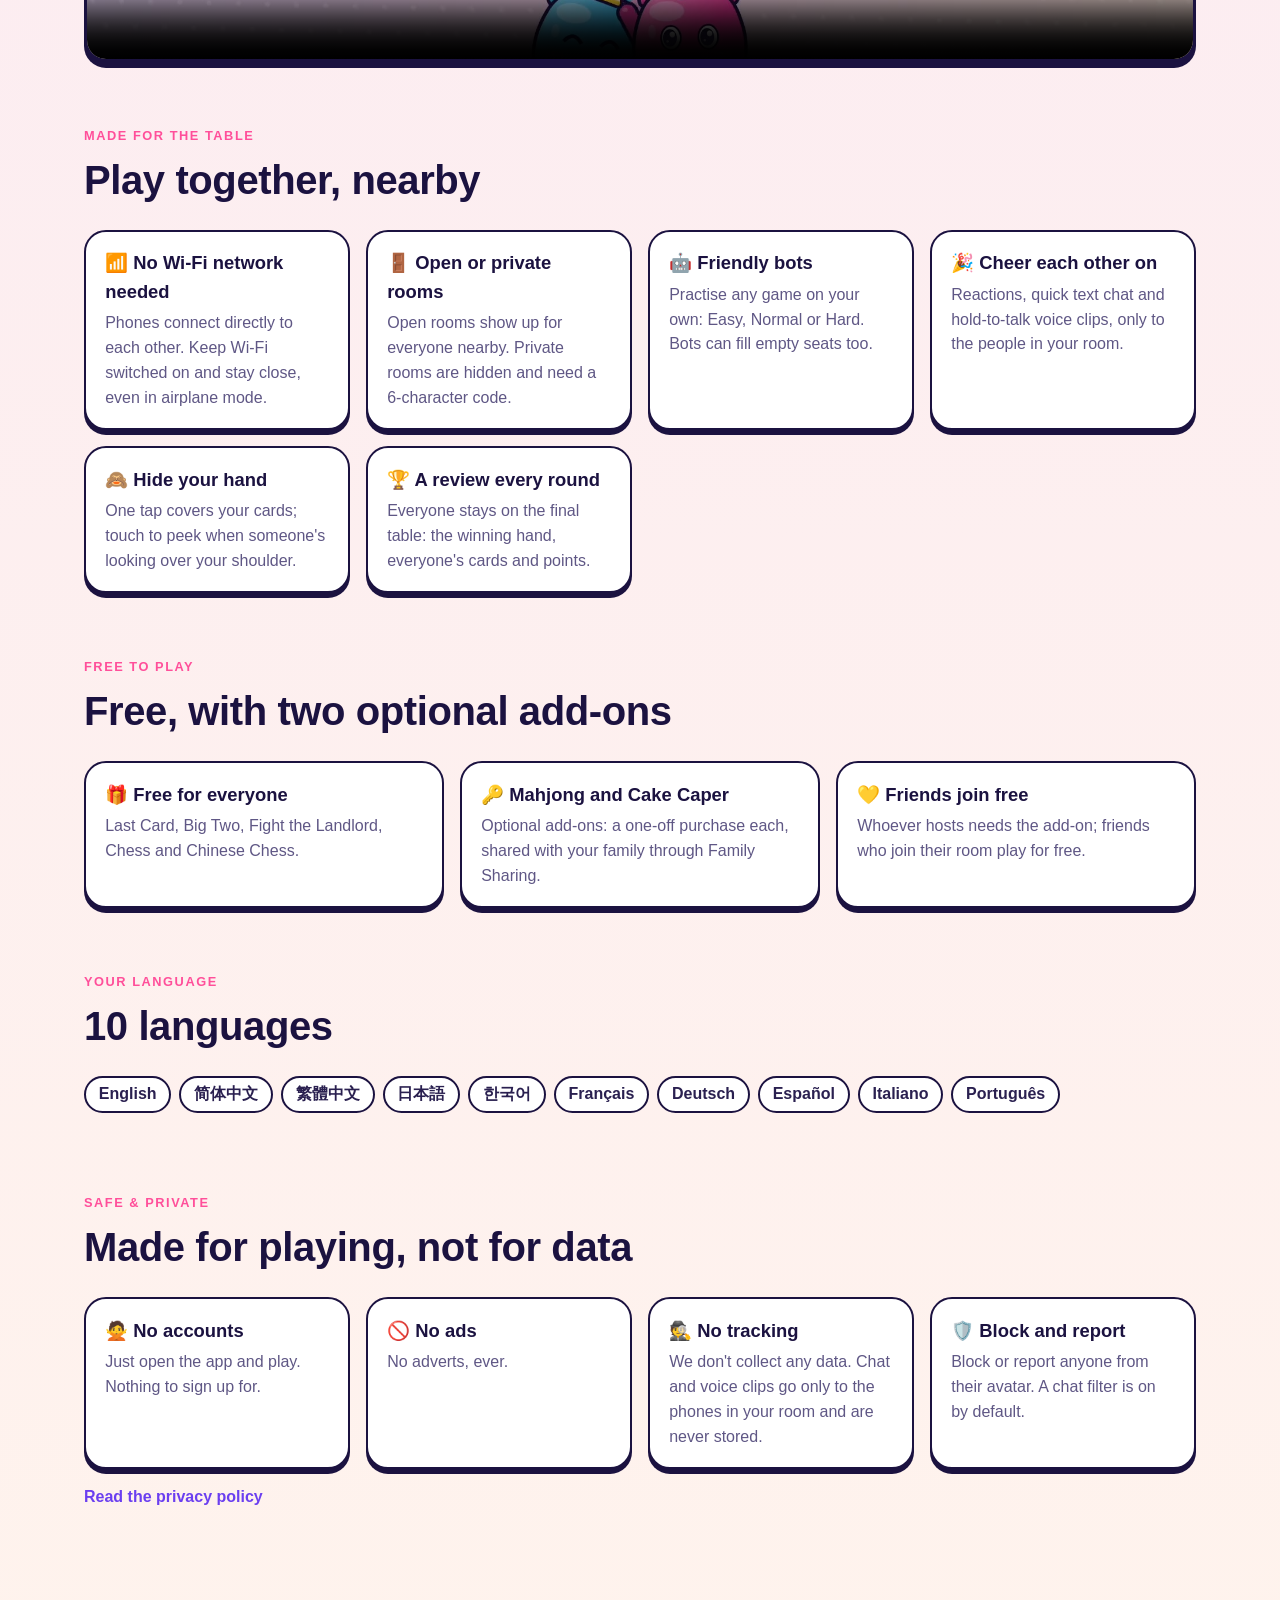
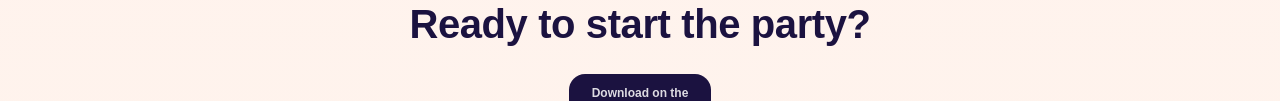
==== commit c4b6ec55: "Website: the 'Party grows' film (16:9 on desktop, 9:16 on phones, web-optimised, poster, click to pl" ====
--- a/index.html
+++ b/index.html
@@ -61,11 +61,14 @@
 </section>
 
 <section id="video">
-  <div class="video">
-    <video controls muted playsinline loop preload="none" poster="assets/video/poster.jpg" width="444" height="962">
-      <source src="assets/video/preview.mp4" type="video/mp4">
+  <p class="eyebrow">In 28 seconds</p><h2>Watch the party grow</h2><p>2 friends, then 3, 4, 6: chess, Last Card, Mahjong and Cake Caper, all real games from the app. Tap to play.</p>
+  <div class="film">
+    <video class="wide" controls playsinline preload="none" poster="assets/video/partygrows-en-16x9-poster.jpg" width="1920" height="1080">
+      <source src="assets/video/partygrows-en-16x9.mp4" type="video/mp4">
     </video>
-    <div><p class="eyebrow">In 28 seconds</p><h2>Watch a party</h2><p>Tile slams, cake drops, card combos, check, reactions and confetti: all from the real app. Tap to play.</p></div>
+    <video class="tall" controls playsinline preload="none" poster="assets/video/partygrows-en-9x16-poster.jpg" width="720" height="1280">
+      <source src="assets/video/partygrows-en-9x16.mp4" type="video/mp4">
+    </video>
   </div>
 </section>
 
--- a/site.css
+++ b/site.css
@@ -77,3 +77,8 @@
 footer { text-align: center; color: var(--muted); font-size: .9rem; padding: 2rem 1.25rem 2.5rem; }
 footer nav { display: flex; gap: 1rem; justify-content: center; margin-bottom: .4rem; flex-wrap: wrap; }
 footer .credit { font-size: .78rem; opacity: .8; margin-top: .3rem; }
+
+/* The film: the 16:9 cut on wide screens, the 9:16 cut on phones (only the shown one loads, on play). */
+.film video { width: 100%; height: auto; border-radius: 22px; border: 3px solid var(--ink); box-shadow: 0 6px 0 var(--ink); background: #000; }
+.film .tall { display: none; max-width: 360px; margin: 0 auto; }
+@media (max-width: 700px) { .film .wide { display: none; } .film .tall { display: block; } }
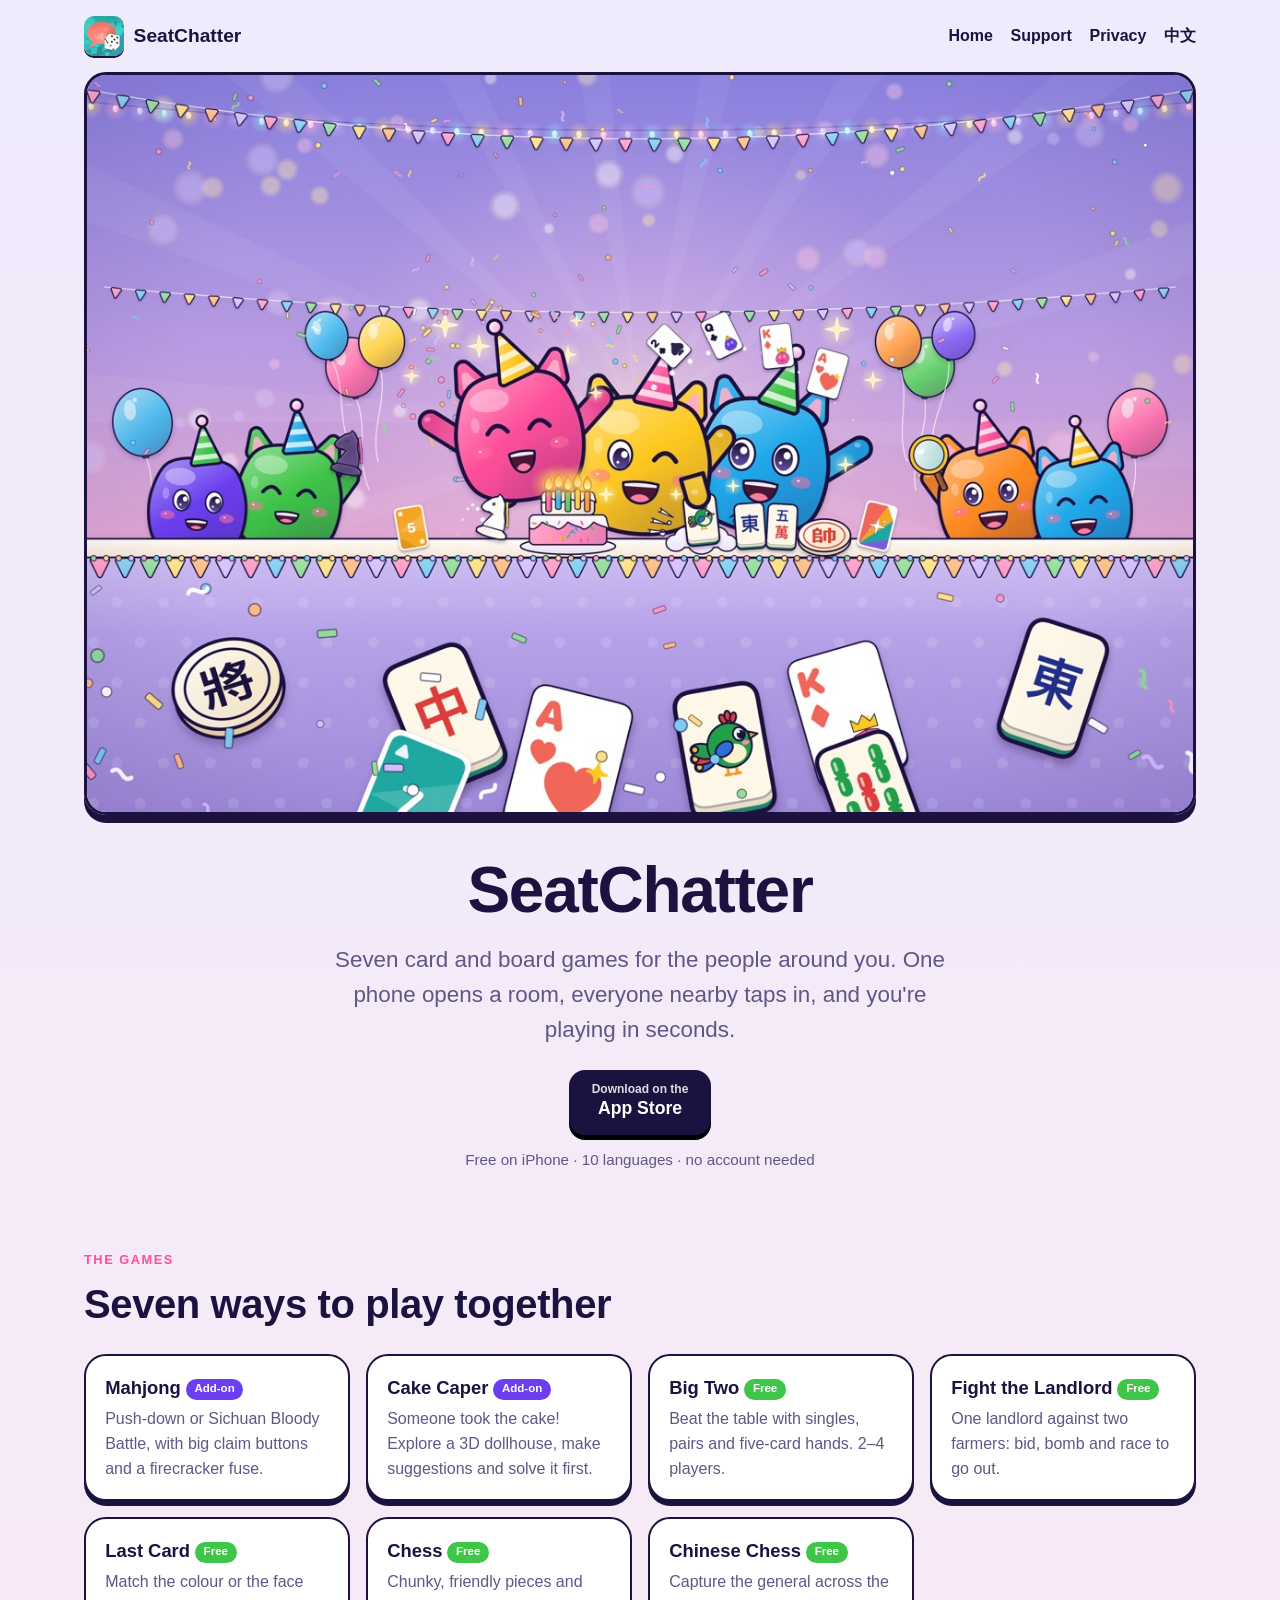
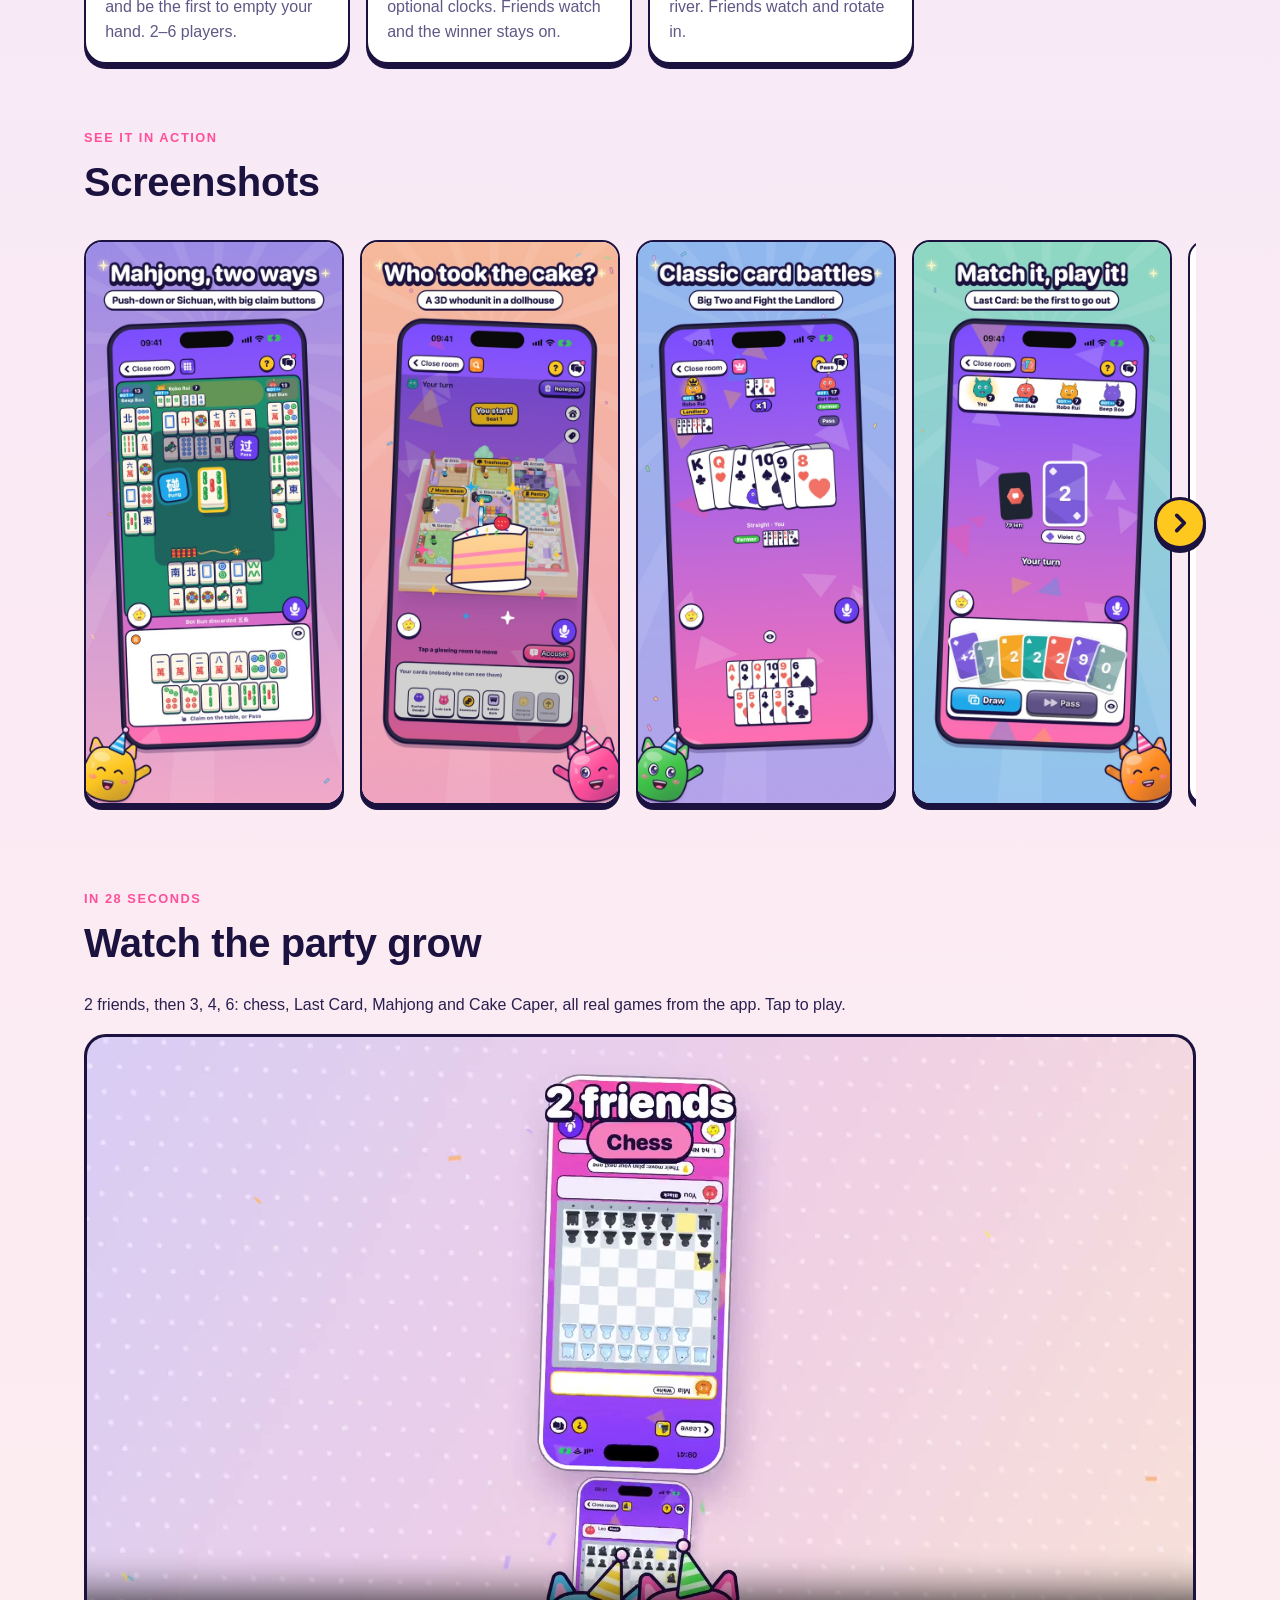
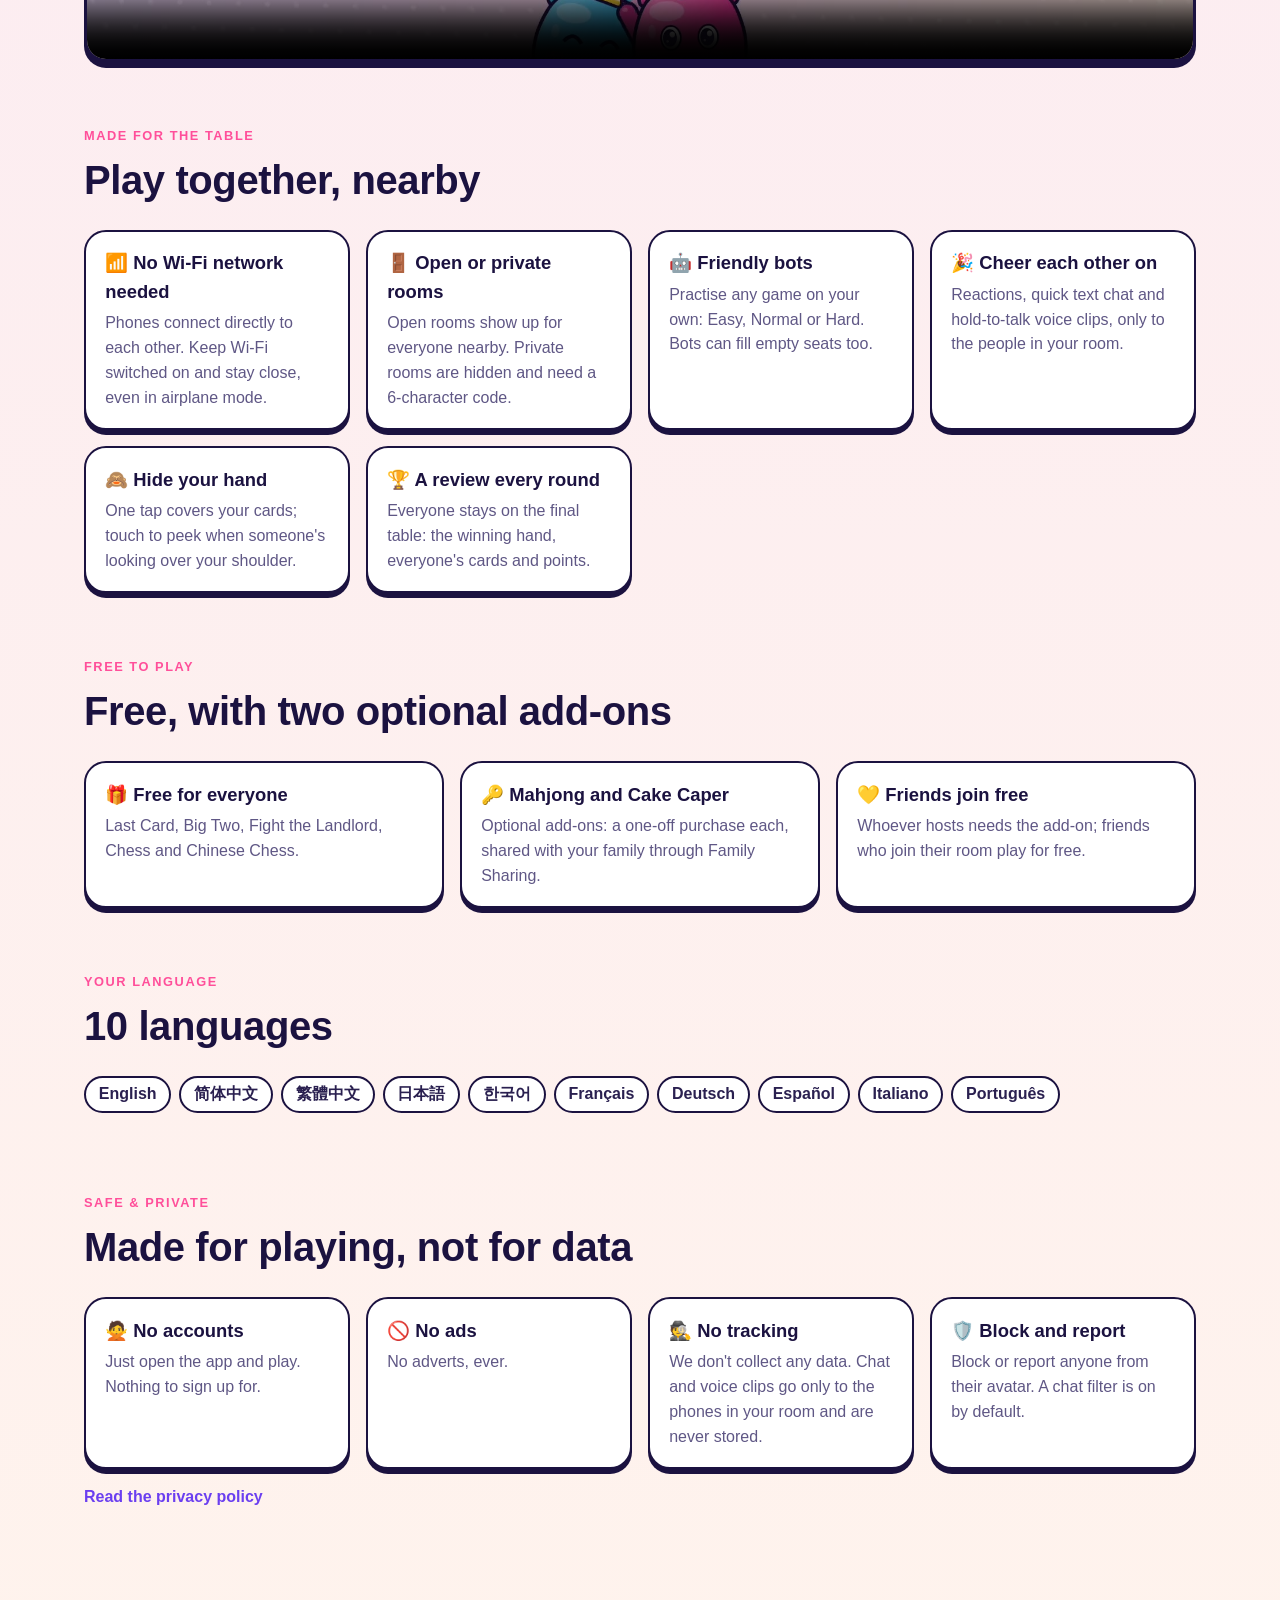
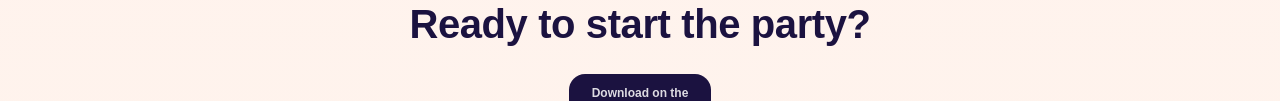
==== commit eab298ba: "Screenshots strip: round sticker ‹ › arrows (one screenshot per click, smooth with scroll-snap; hidd" ====
--- a/index.html
+++ b/index.html
@@ -46,6 +46,8 @@
 
 <section id="screenshots">
   <p class="eyebrow">See it in action</p><h2>Screenshots</h2>
+  <div class="shots-wrap">
+  <button type="button" class="shots-btn shots-prev" aria-label="Previous screenshot" disabled><svg viewBox="0 0 24 24" aria-hidden="true" focusable="false"><path d="M15 5l-7 7 7 7" fill="none" stroke="currentColor" stroke-width="3.4" stroke-linecap="round" stroke-linejoin="round"/></svg></button>
   <div class="shots">
 <img src="assets/shots/en/01.jpg" width="600" height="1303" loading="lazy" decoding="async" alt="Mahjong, two ways: Push-down or Sichuan, with big claim buttons">
 <img src="assets/shots/en/02.jpg" width="600" height="1303" loading="lazy" decoding="async" alt="Who took the cake?: A 3D whodunit in a dollhouse">
@@ -57,6 +59,8 @@
 <img src="assets/shots/en/08.jpg" width="600" height="1303" loading="lazy" decoding="async" alt="Practise with bots: Easy, Normal or Hard">
 <img src="assets/shots/en/09.jpg" width="600" height="1303" loading="lazy" decoding="async" alt="Every round&#x27;s a party: The winning hand and everyone&#x27;s points">
 <img src="assets/shots/en/10.jpg" width="600" height="1303" loading="lazy" decoding="async" alt="Hide your hand: Touch to peek when someone&#x27;s looking">
+  </div>
+  <button type="button" class="shots-btn shots-next" aria-label="Next screenshot"><svg viewBox="0 0 24 24" aria-hidden="true" focusable="false"><path d="M9 5l7 7-7 7" fill="none" stroke="currentColor" stroke-width="3.4" stroke-linecap="round" stroke-linejoin="round"/></svg></button>
   </div>
 </section>
 
@@ -119,5 +123,6 @@
   <p>© 2026 AndroidOven. App Store is a service mark of Apple Inc.</p>
   <p class="credit">Video music: “Show Your Moves” Kevin MacLeod (incompetech.com), licensed under <a href="https://creativecommons.org/licenses/by/4.0/">CC BY 4.0</a>.</p>
 </footer>
+<script src="assets/js/shots.js" defer></script>
 </body>
 </html>
--- a/site.css
+++ b/site.css
@@ -82,3 +82,24 @@
 .film video { width: 100%; height: auto; border-radius: 22px; border: 3px solid var(--ink); box-shadow: 0 6px 0 var(--ink); background: #000; }
 .film .tall { display: none; max-width: 360px; margin: 0 auto; }
 @media (max-width: 700px) { .film .wide { display: none; } .film .tall { display: block; } }
+
+/* Screenshot strip arrows: round stickers over the strip's edges (added by assets/js/shots.js). */
+.shots-wrap { position: relative; }
+.shots-btn { display: none; position: absolute; top: calc(50% - .35rem); transform: translateY(-50%); z-index: 2;
+  width: 52px; height: 52px; border-radius: 50%; padding: 0; cursor: pointer;
+  background: var(--sun); color: var(--ink); border: 3px solid var(--ink); box-shadow: 0 4px 0 var(--ink);
+  align-items: center; justify-content: center; transition: opacity .2s, transform .1s; }
+.has-arrows .shots-btn { display: flex; }
+.shots-btn svg { width: 26px; height: 26px; }
+.shots-prev { left: -.6rem; }
+.shots-next { right: -.6rem; }
+.shots-btn:hover { background: #ffd84f; }
+.shots-btn:active { transform: translateY(calc(-50% + 2px)); box-shadow: 0 2px 0 var(--ink); }
+.shots-btn:focus-visible { outline: 3px solid var(--grape); outline-offset: 3px; }
+.shots-btn:disabled { opacity: 0; pointer-events: none; }
+@media (max-width: 680px) {
+  .shots-btn { width: 38px; height: 38px; border-width: 2.5px; box-shadow: 0 3px 0 var(--ink); }
+  .shots-btn svg { width: 19px; height: 19px; }
+  .shots-prev { left: -.3rem; } .shots-next { right: -.3rem; }
+}
+@media (prefers-reduced-motion: reduce) { html { scroll-behavior: auto; } }
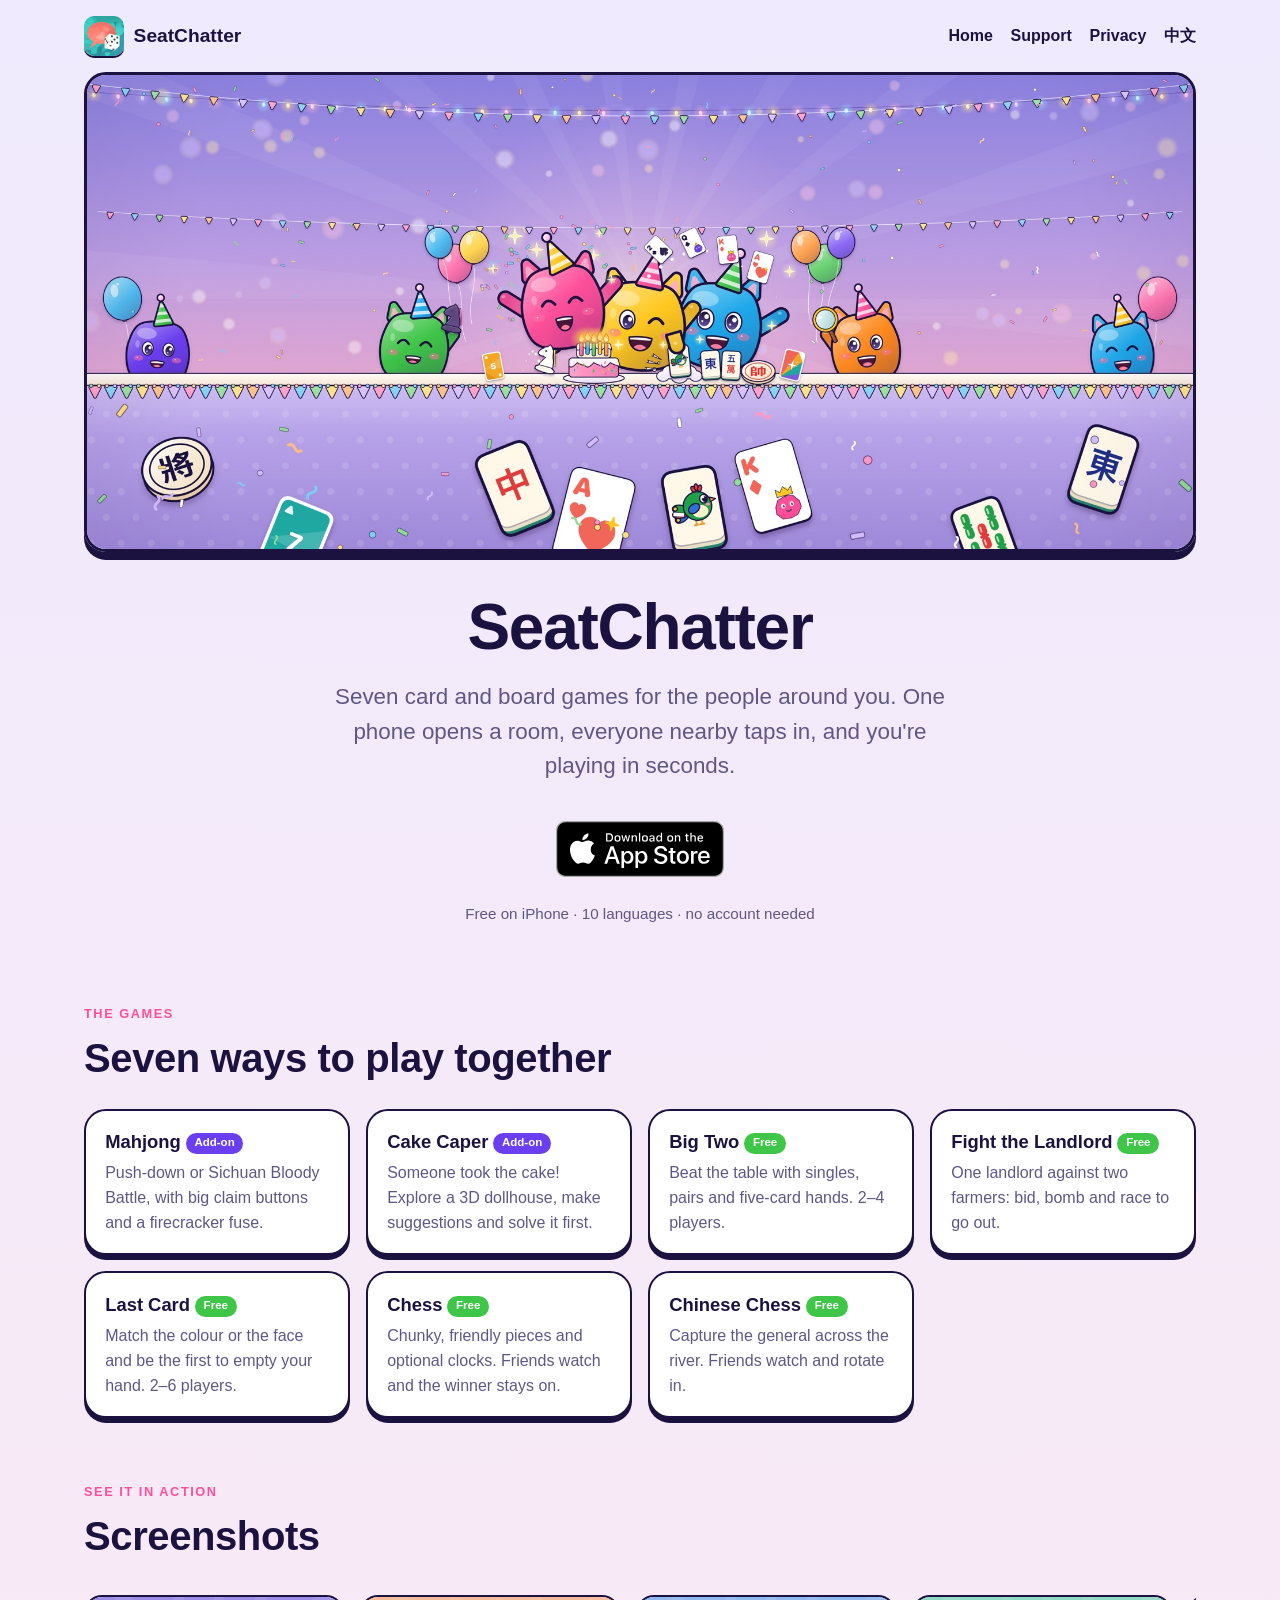
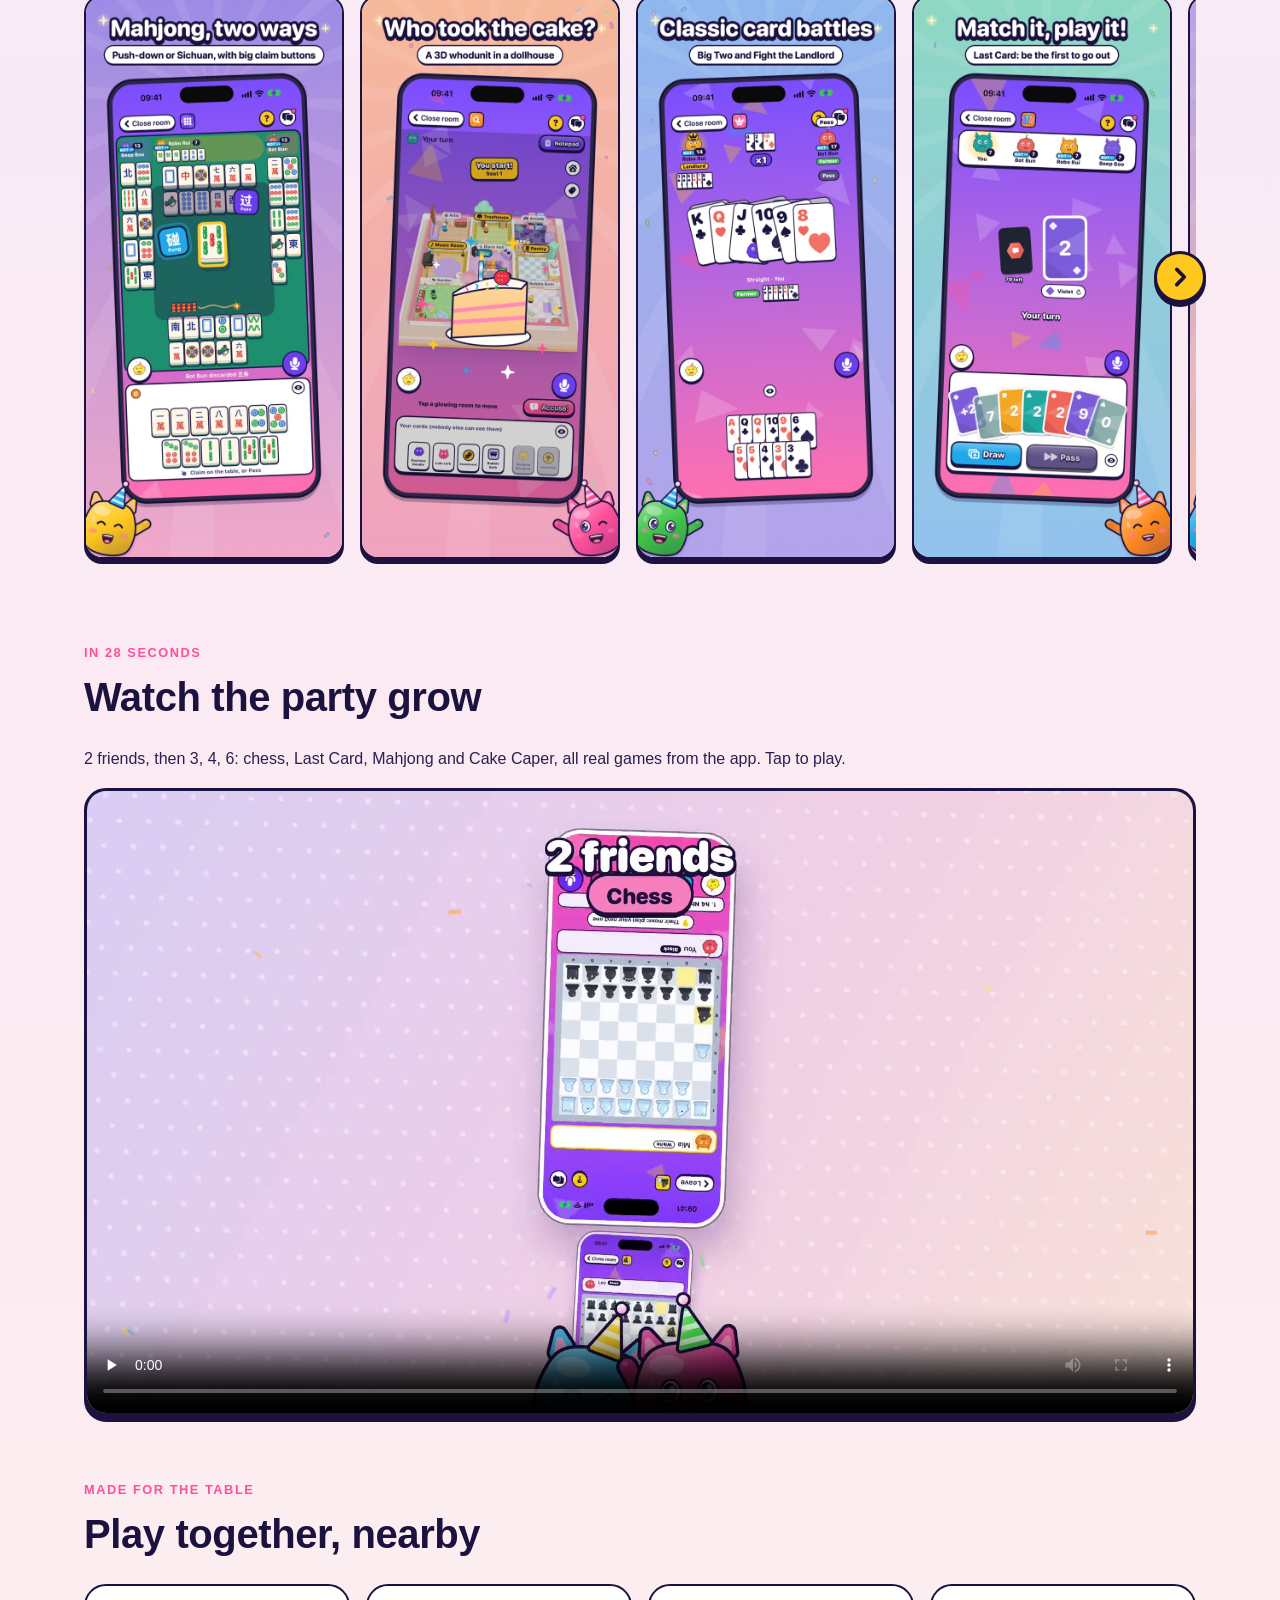
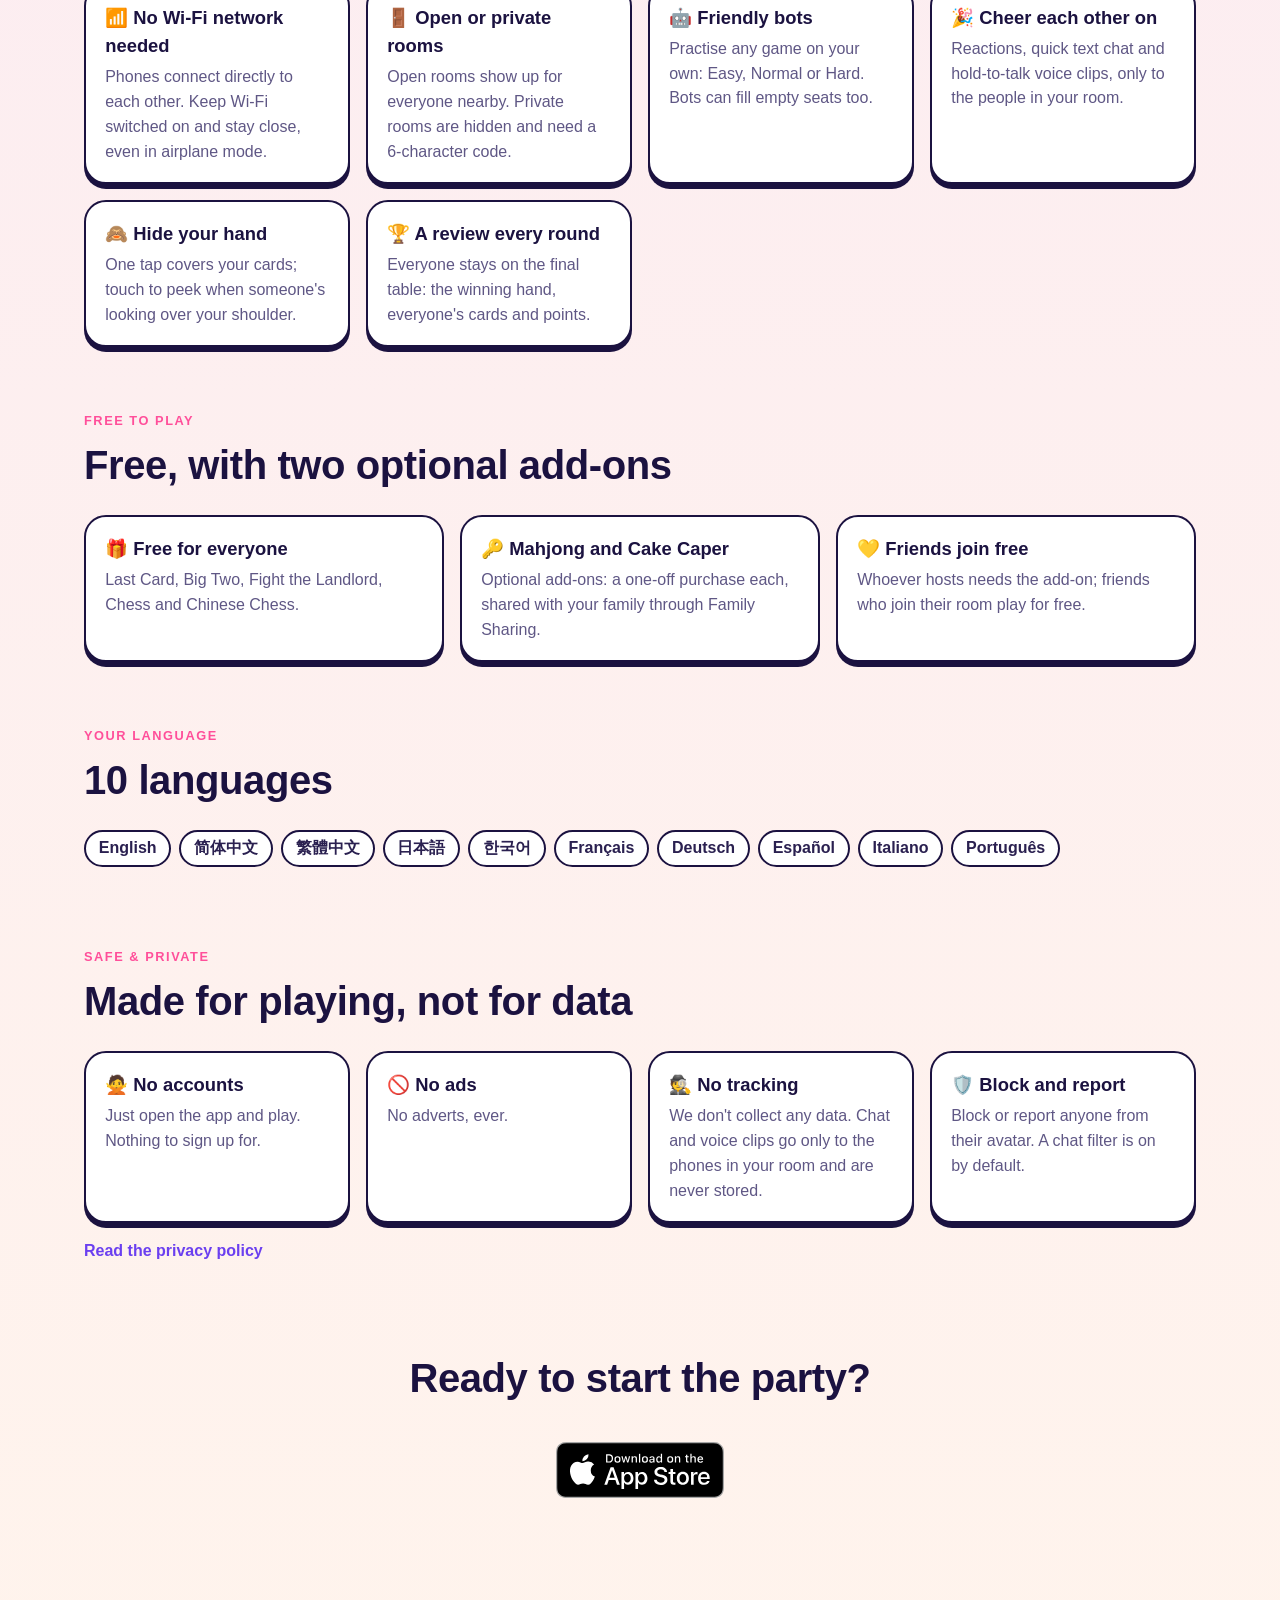
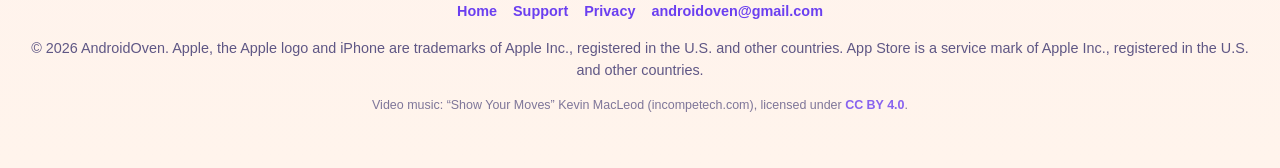
==== commit 92b9b907: "Official 'Download on the App Store' badges (Apple Marketing Tools SVGs: en, zh-cn; zh-tw kept for a" ====
--- a/index.html
+++ b/index.html
@@ -3,6 +3,7 @@
 <head>
 <meta charset="utf-8">
 <meta name="viewport" content="width=device-width, initial-scale=1">
+<meta name="apple-itunes-app" content="app-id=6758282863">
 <title>SeatChatter: party games with the people around you</title>
 <meta name="description" content="Seven card and board games for the people around you: Mahjong, Cake Caper, Big Two, Fight the Landlord, Last Card, Chess and Chinese Chess. No accounts, no ads, no internet needed.">
 <meta property="og:title" content="SeatChatter">
@@ -27,7 +28,7 @@
   </picture>
   <h1>SeatChatter</h1>
   <p class="tag">Seven card and board games for the people around you. One phone opens a room, everyone nearby taps in, and you&#x27;re playing in seconds.</p>
-  <a class="store" href="https://apps.apple.com/app/id6758282863"><span><small>Download on the</small>App Store</span></a>
+  <a class="appstore-badge" href="https://apps.apple.com/app/id6758282863"><img src="assets/img/badges/download-on-the-app-store-en.svg" alt="Download on the App Store" width="120" height="40"></a>
   <p class="note">Free on iPhone · 10 languages · no account needed</p>
 </div>
 
@@ -115,12 +116,12 @@
 
 <section class="cta">
   <h2>Ready to start the party?</h2>
-  <a class="store" href="https://apps.apple.com/app/id6758282863"><span><small>Download on the</small>App Store</span></a>
+  <a class="appstore-badge" href="https://apps.apple.com/app/id6758282863"><img src="assets/img/badges/download-on-the-app-store-en.svg" alt="Download on the App Store" width="120" height="40"></a>
 </section>
 </main>
 <footer>
   <nav><a href="index.html">Home</a><a href="support.html">Support</a><a href="privacy.html">Privacy</a><a href="mailto:androidoven@gmail.com">androidoven@gmail.com</a></nav>
-  <p>© 2026 AndroidOven. App Store is a service mark of Apple Inc.</p>
+  <p>© 2026 AndroidOven. Apple, the Apple logo and iPhone are trademarks of Apple Inc., registered in the U.S. and other countries. App Store is a service mark of Apple Inc., registered in the U.S. and other countries.</p>
   <p class="credit">Video music: “Show Your Moves” Kevin MacLeod (incompetech.com), licensed under <a href="https://creativecommons.org/licenses/by/4.0/">CC BY 4.0</a>.</p>
 </footer>
 <script src="assets/js/shots.js" defer></script>
--- a/site.css
+++ b/site.css
@@ -41,12 +41,13 @@
 .hero picture img { width: 100%; height: auto; border-radius: var(--radius); border: 3px solid var(--ink); box-shadow: 0 8px 0 var(--ink); }
 .hero h1 { font-size: clamp(2.4rem, 7vw, 4rem); color: var(--ink); margin: 1.6rem 0 .2rem; letter-spacing: -.02em; }
 .hero .tag { font-size: clamp(1.1rem, 2.6vw, 1.4rem); color: var(--muted); margin: 0 auto 1.4rem; max-width: 40rem; }
-.store { display: inline-flex; align-items: center; gap: .6rem; background: var(--ink); color: #fff; padding: .8rem 1.4rem;
-  border-radius: 16px; font-weight: 800; font-size: 1.1rem; box-shadow: 0 5px 0 #000; }
-.store:hover { text-decoration: none; transform: translateY(1px); box-shadow: 0 4px 0 #000; }
-.store svg { width: 22px; height: 22px; fill: #fff; }
-.store small { display: block; font-weight: 600; font-size: .75rem; opacity: .85; line-height: 1; }
-.note { color: var(--muted); font-size: .95rem; margin-top: .8rem; }
+/* Apple's official "Download on the App Store" badge (unaltered SVG from Apple Marketing Tools).
+   Guidelines: at least 40 px tall on screen; clear space of at least a quarter of its height on every side. */
+.appstore-badge { display: inline-block; line-height: 0; padding: calc(var(--badge-h) * .25); --badge-h: 56px; border-radius: 12px; }
+.appstore-badge img { height: var(--badge-h); width: auto; }
+.appstore-badge:focus-visible { outline: 3px solid var(--grape); outline-offset: 0; }
+@media (max-width: 680px) { .appstore-badge { --badge-h: 48px; } }
+.note { color: var(--muted); font-size: .95rem; margin-top: .2rem; }
 
 /* Sections */
 section { max-width: 72rem; margin: 0 auto; padding: 3rem 1.25rem 1rem; }
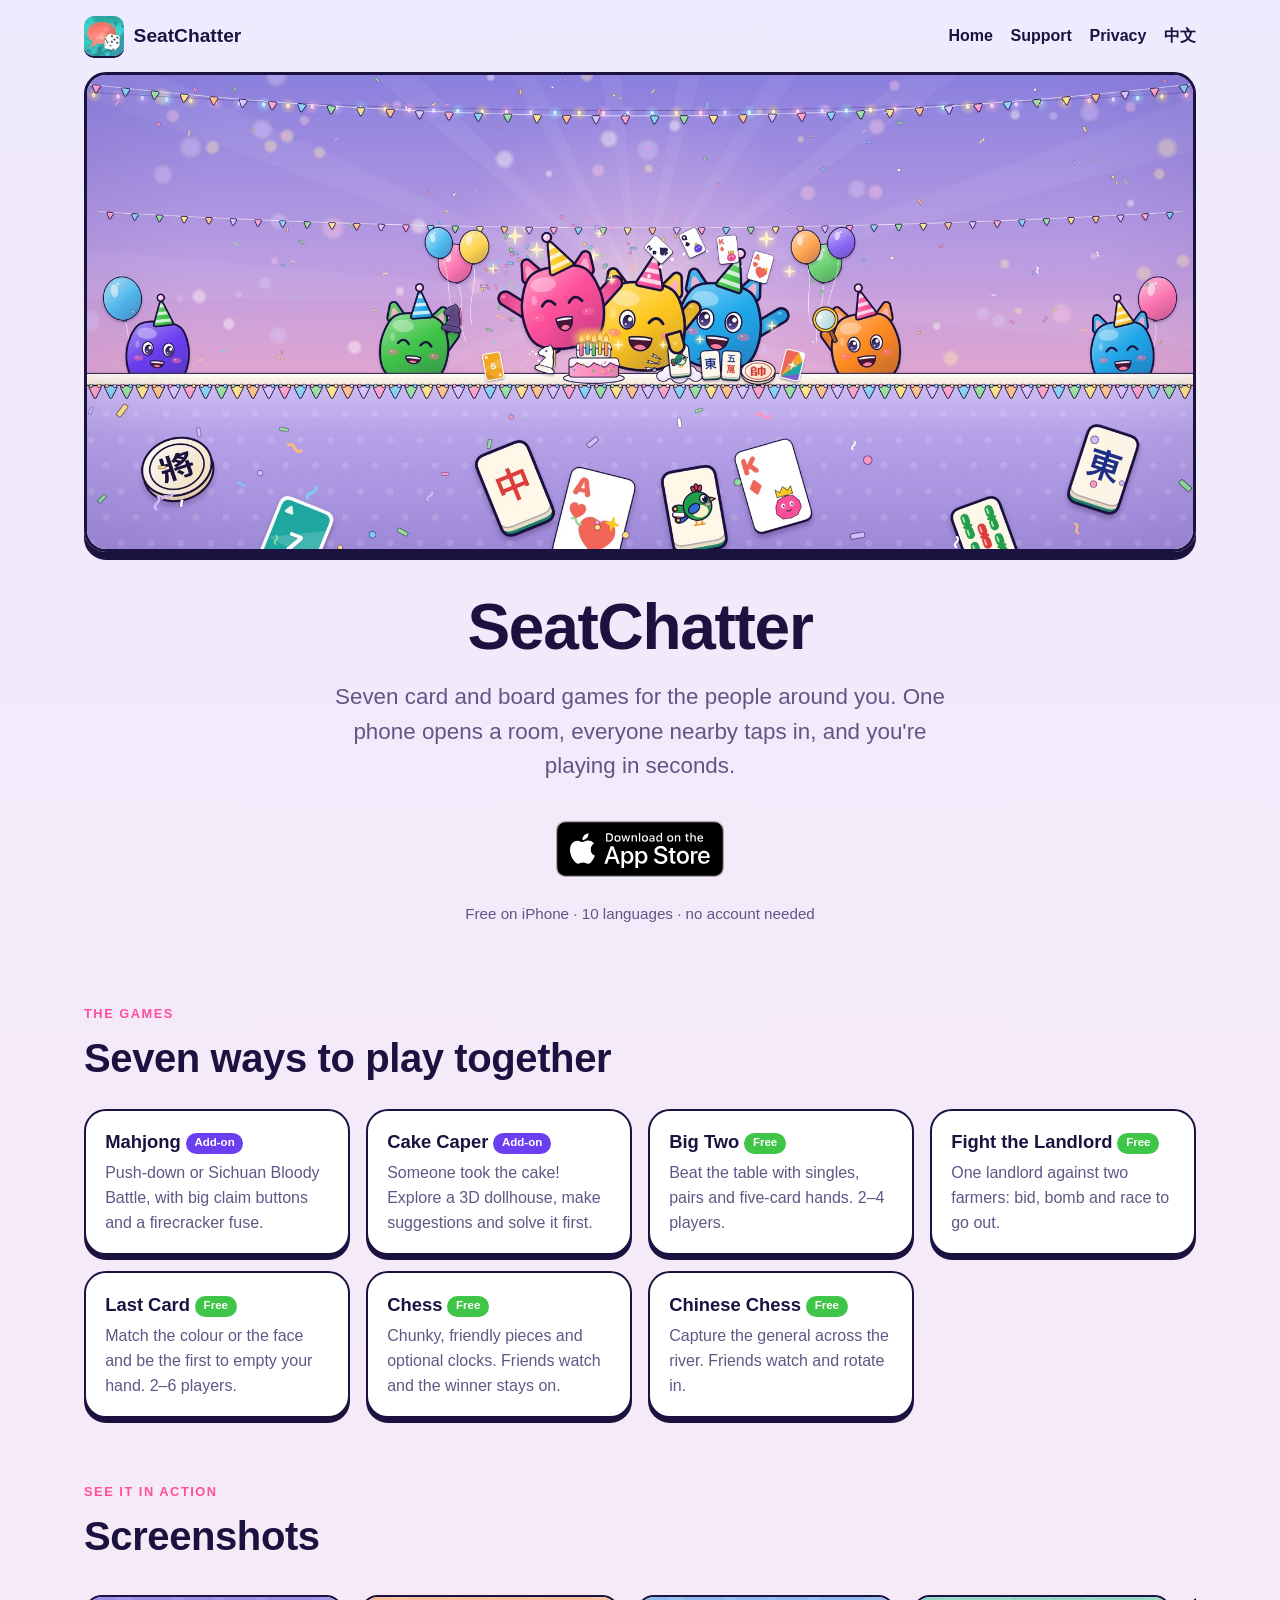
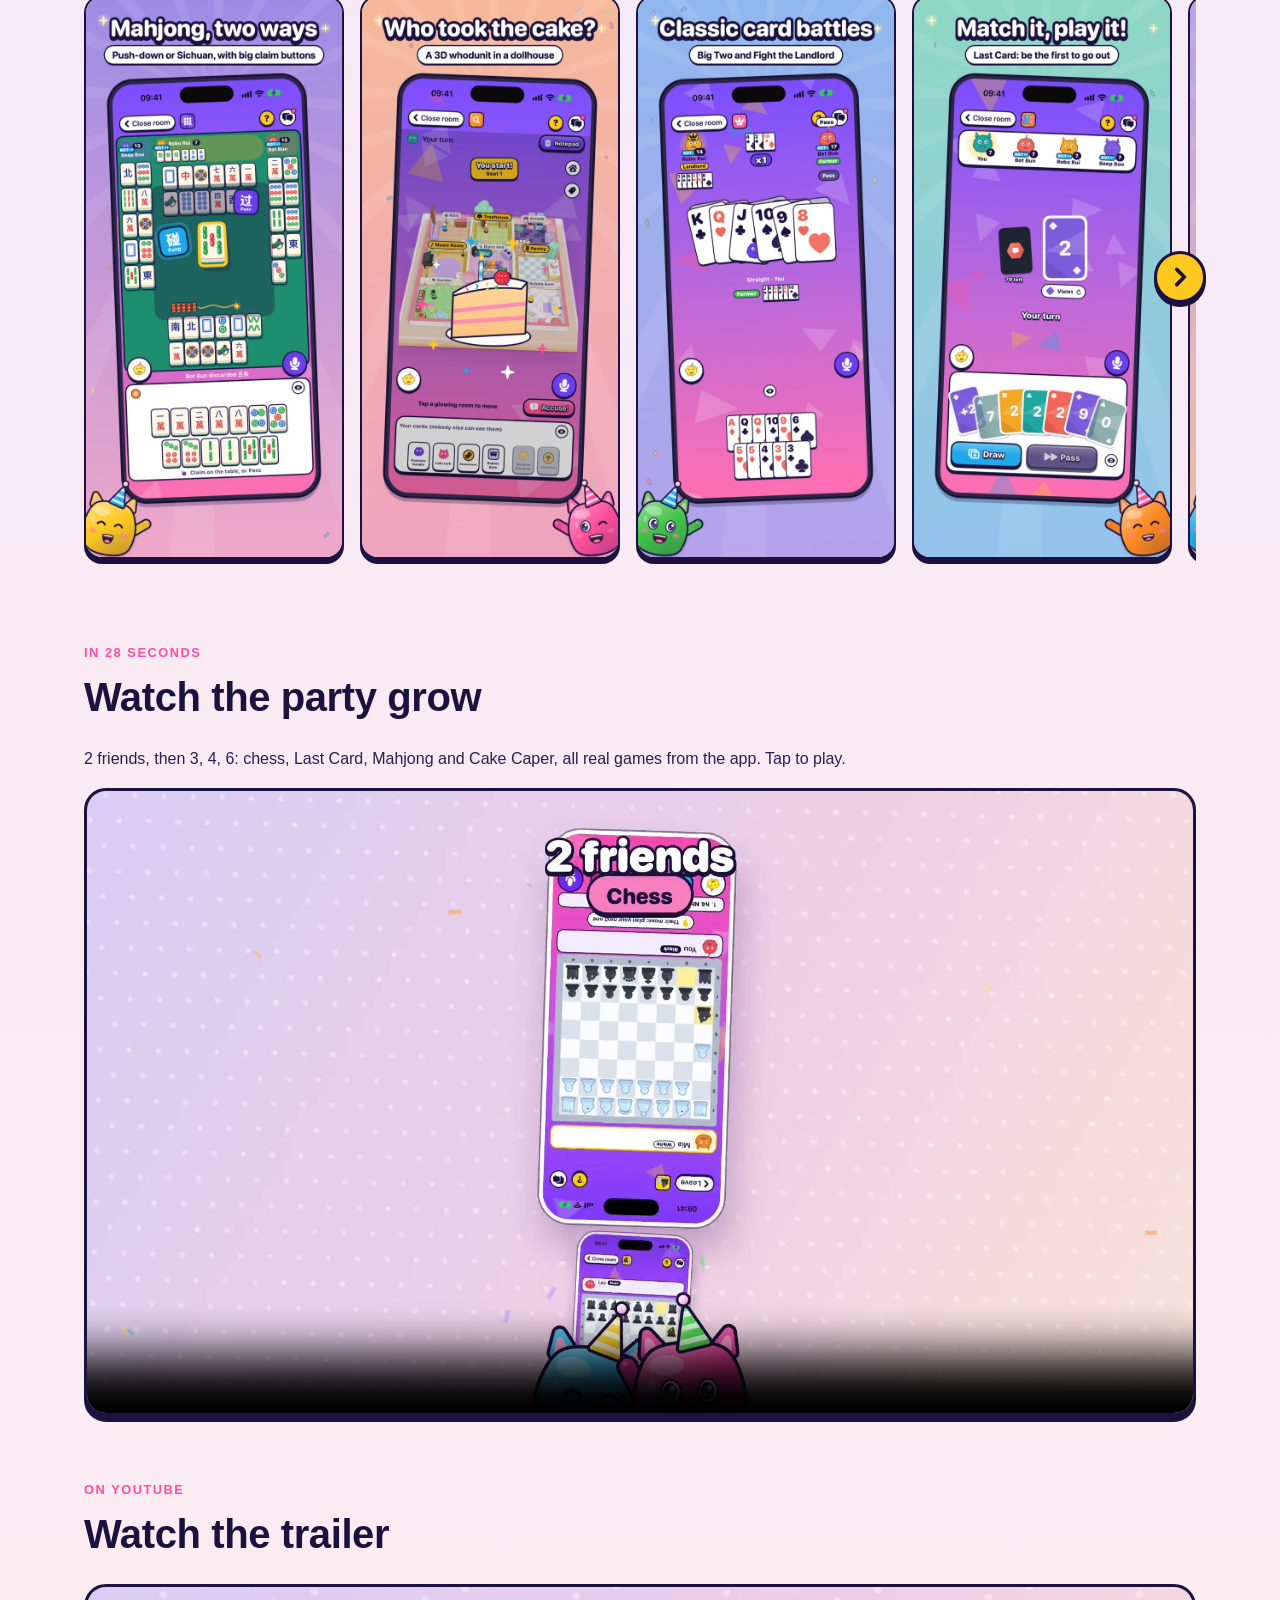
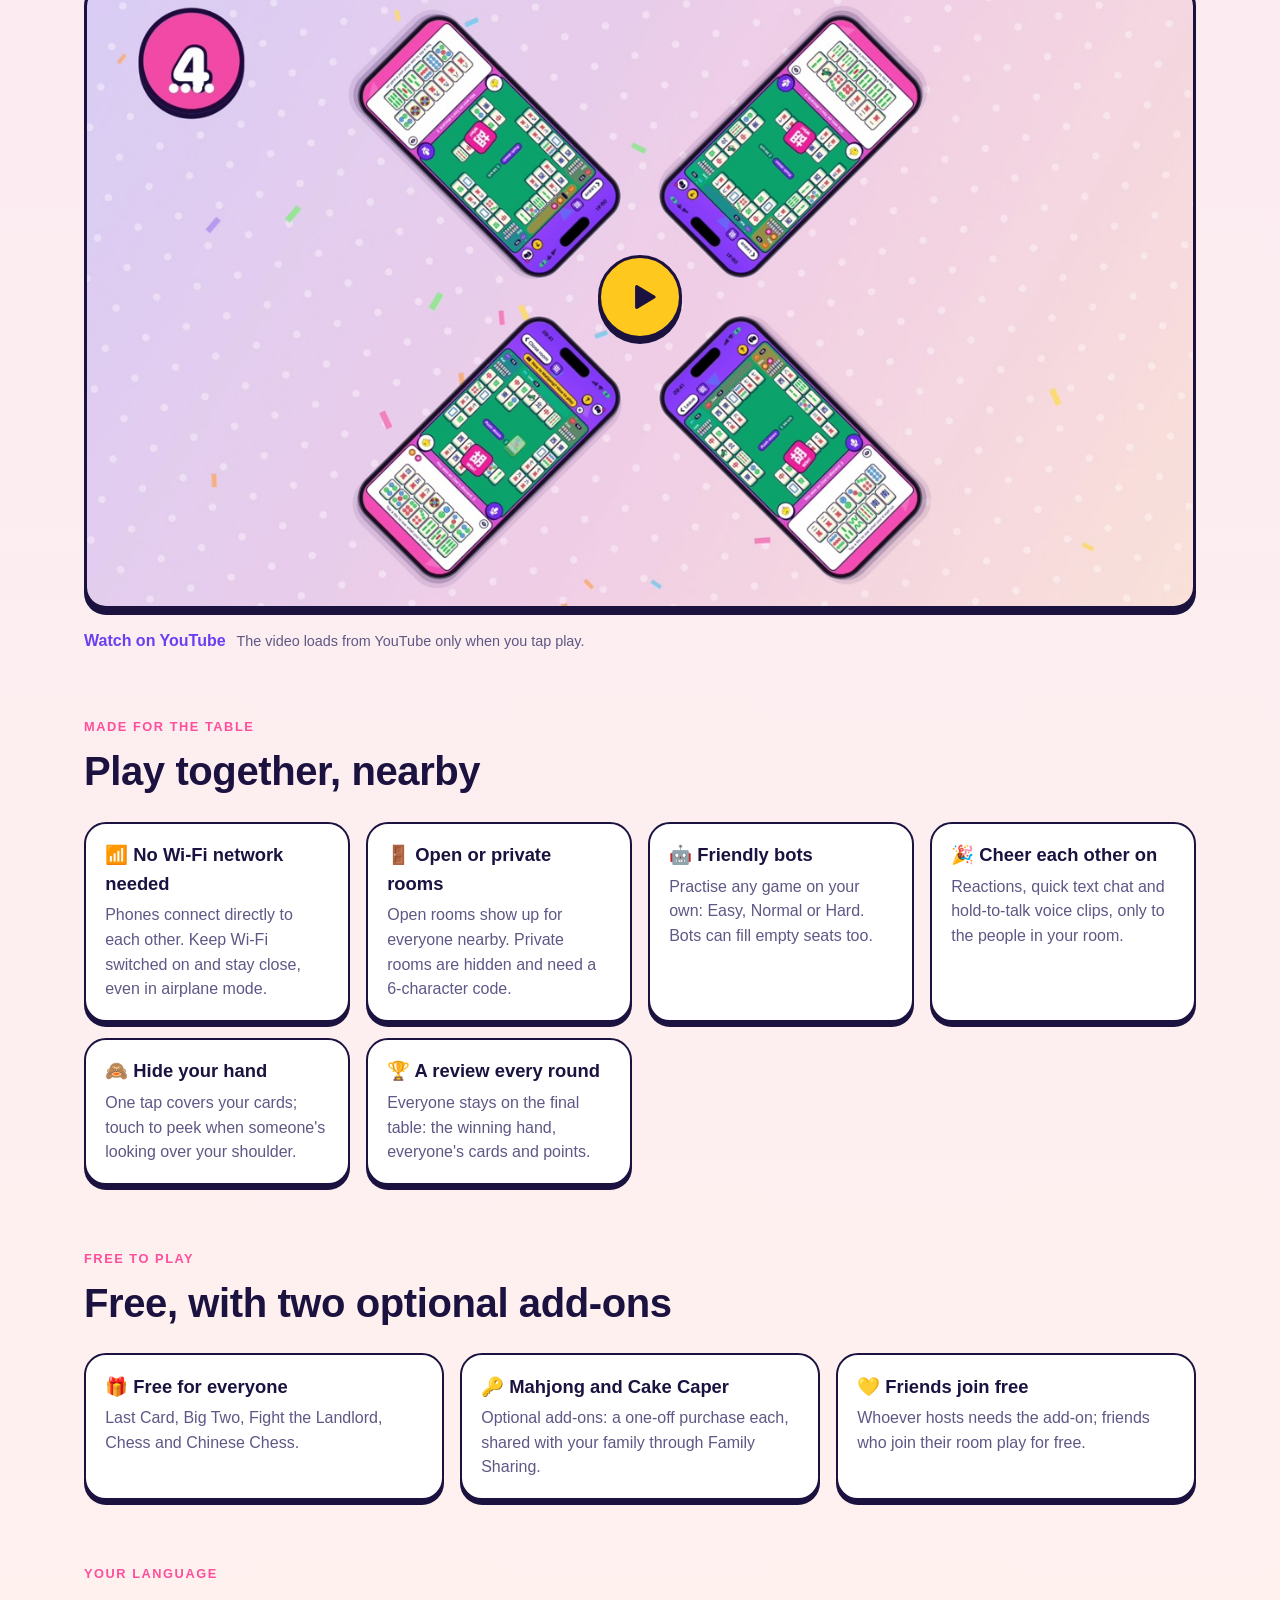
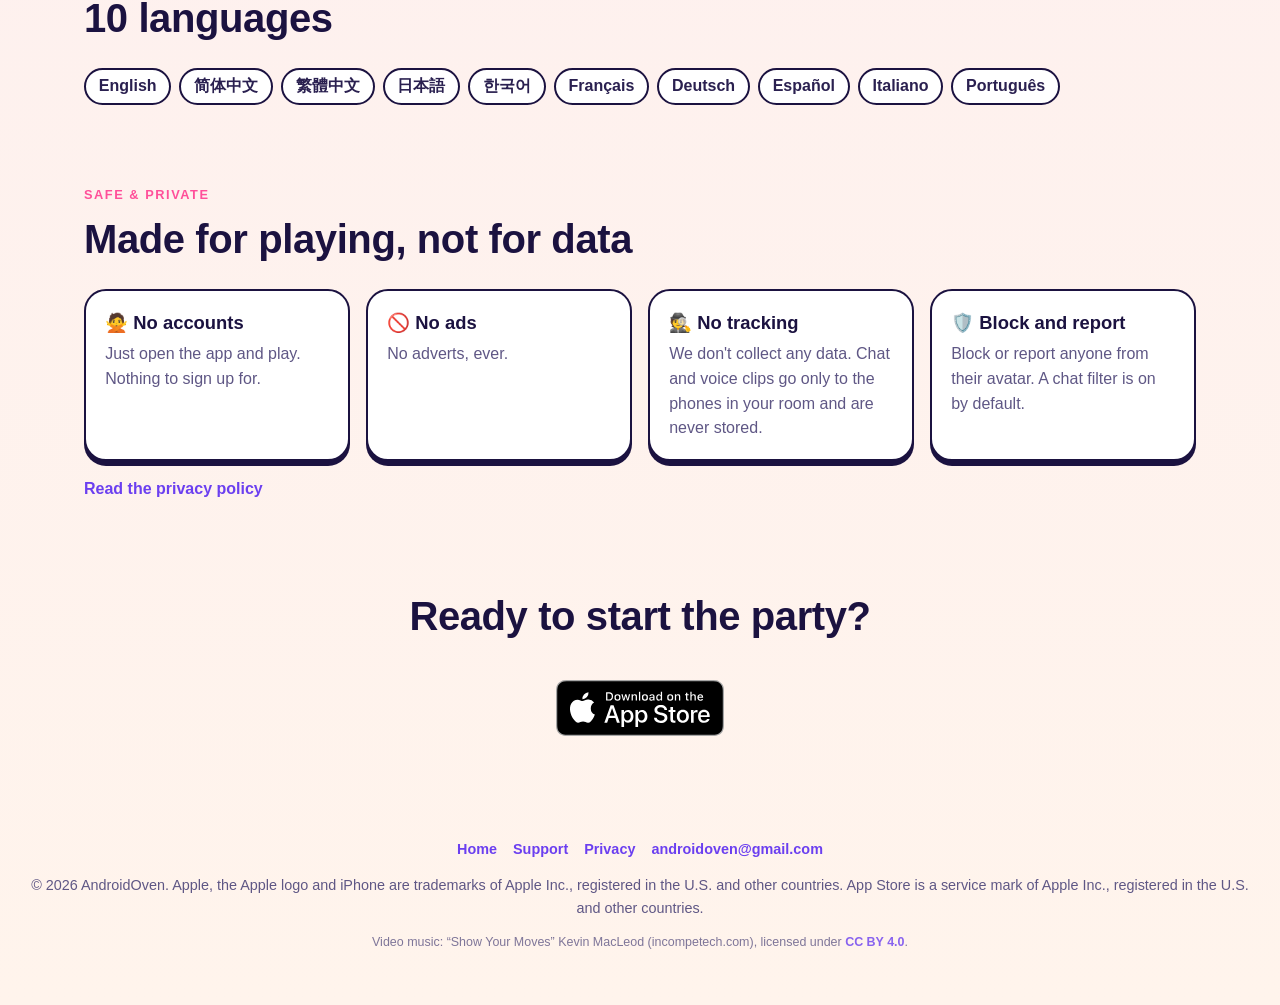
==== commit 89531bde: "Website: 'Watch the trailer' section (YouTube promo) on en + zh pages Click-to-load facade: a local " ====
--- a/index.html
+++ b/index.html
@@ -77,6 +77,17 @@
   </div>
 </section>
 
+<section id="trailer">
+  <p class="eyebrow">On YouTube</p><h2>Watch the trailer</h2>
+  <div class="trailer" data-embed="https://www.youtube-nocookie.com/embed/ZLBv-Rr7Ijk?autoplay=1" data-title="SeatChatter trailer">
+    <button type="button" class="trailer-play" aria-label="Play the SeatChatter trailer on YouTube">
+      <img src="assets/img/trailer-poster.jpg" width="1280" height="720" loading="lazy" decoding="async" alt="Four phones laid out round a table, all playing the same game of Mahjong in SeatChatter.">
+      <span class="trailer-icon" aria-hidden="true"><svg viewBox="0 0 24 24" focusable="false"><path d="M8 5.5v13l11-6.5z" fill="currentColor" stroke="currentColor" stroke-width="2" stroke-linejoin="round"/></svg></span>
+    </button>
+  </div>
+  <p class="trailer-link"><a href="https://youtu.be/ZLBv-Rr7Ijk" target="_blank" rel="noopener">Watch on YouTube</a> <span>The video loads from YouTube only when you tap play.</span></p>
+</section>
+
 <section id="together">
   <p class="eyebrow">Made for the table</p><h2>Play together, nearby</h2>
   <div class="cards">
@@ -125,5 +136,6 @@
   <p class="credit">Video music: “Show Your Moves” Kevin MacLeod (incompetech.com), licensed under <a href="https://creativecommons.org/licenses/by/4.0/">CC BY 4.0</a>.</p>
 </footer>
 <script src="assets/js/shots.js" defer></script>
+<script src="assets/js/trailer.js" defer></script>
 </body>
 </html>
--- a/site.css
+++ b/site.css
@@ -104,3 +104,26 @@
   .shots-prev { left: -.3rem; } .shots-next { right: -.3rem; }
 }
 @media (prefers-reduced-motion: reduce) { html { scroll-behavior: auto; } }
+
+/* Trailer: a local poster until the visitor taps play; only then is the YouTube (nocookie) player loaded by assets/js/trailer.js. */
+.trailer { position: relative; aspect-ratio: 16 / 9; overflow: hidden; border-radius: 22px; border: 3px solid var(--ink);
+  box-shadow: 0 6px 0 var(--ink); background: #000; }
+.trailer-play { display: block; width: 100%; height: 100%; padding: 0; border: 0; background: none; cursor: default; }
+.trailer-play img, .trailer iframe { display: block; width: 100%; height: 100%; object-fit: cover; border: 0; }
+.trailer-icon { display: none; position: absolute; left: 50%; top: 50%; transform: translate(-50%, -50%);
+  width: 84px; height: 84px; border-radius: 50%; align-items: center; justify-content: center;
+  background: var(--sun); color: var(--ink); border: 3px solid var(--ink); box-shadow: 0 5px 0 var(--ink); transition: transform .1s; }
+.trailer-icon svg { width: 38px; height: 38px; margin-left: 5px; }
+.trailer-ready .trailer-play { cursor: pointer; }
+.trailer-ready .trailer-icon { display: flex; }
+.trailer-play:hover .trailer-icon { background: #ffd84f; }
+.trailer-play:active .trailer-icon { transform: translate(-50%, calc(-50% + 2px)); box-shadow: 0 3px 0 var(--ink); }
+.trailer-play:focus-visible { outline: none; }
+.trailer-play:focus-visible .trailer-icon { outline: 3px solid var(--grape); outline-offset: 4px; }
+.trailer-link { margin: 1.2rem 0 0; }
+.trailer-link span { color: var(--muted); font-size: .9rem; margin-left: .4rem; }
+@media (max-width: 680px) {
+  .trailer { border-radius: 18px; }
+  .trailer-icon { width: 60px; height: 60px; border-width: 2.5px; box-shadow: 0 4px 0 var(--ink); }
+  .trailer-icon svg { width: 27px; height: 27px; margin-left: 4px; }
+}
